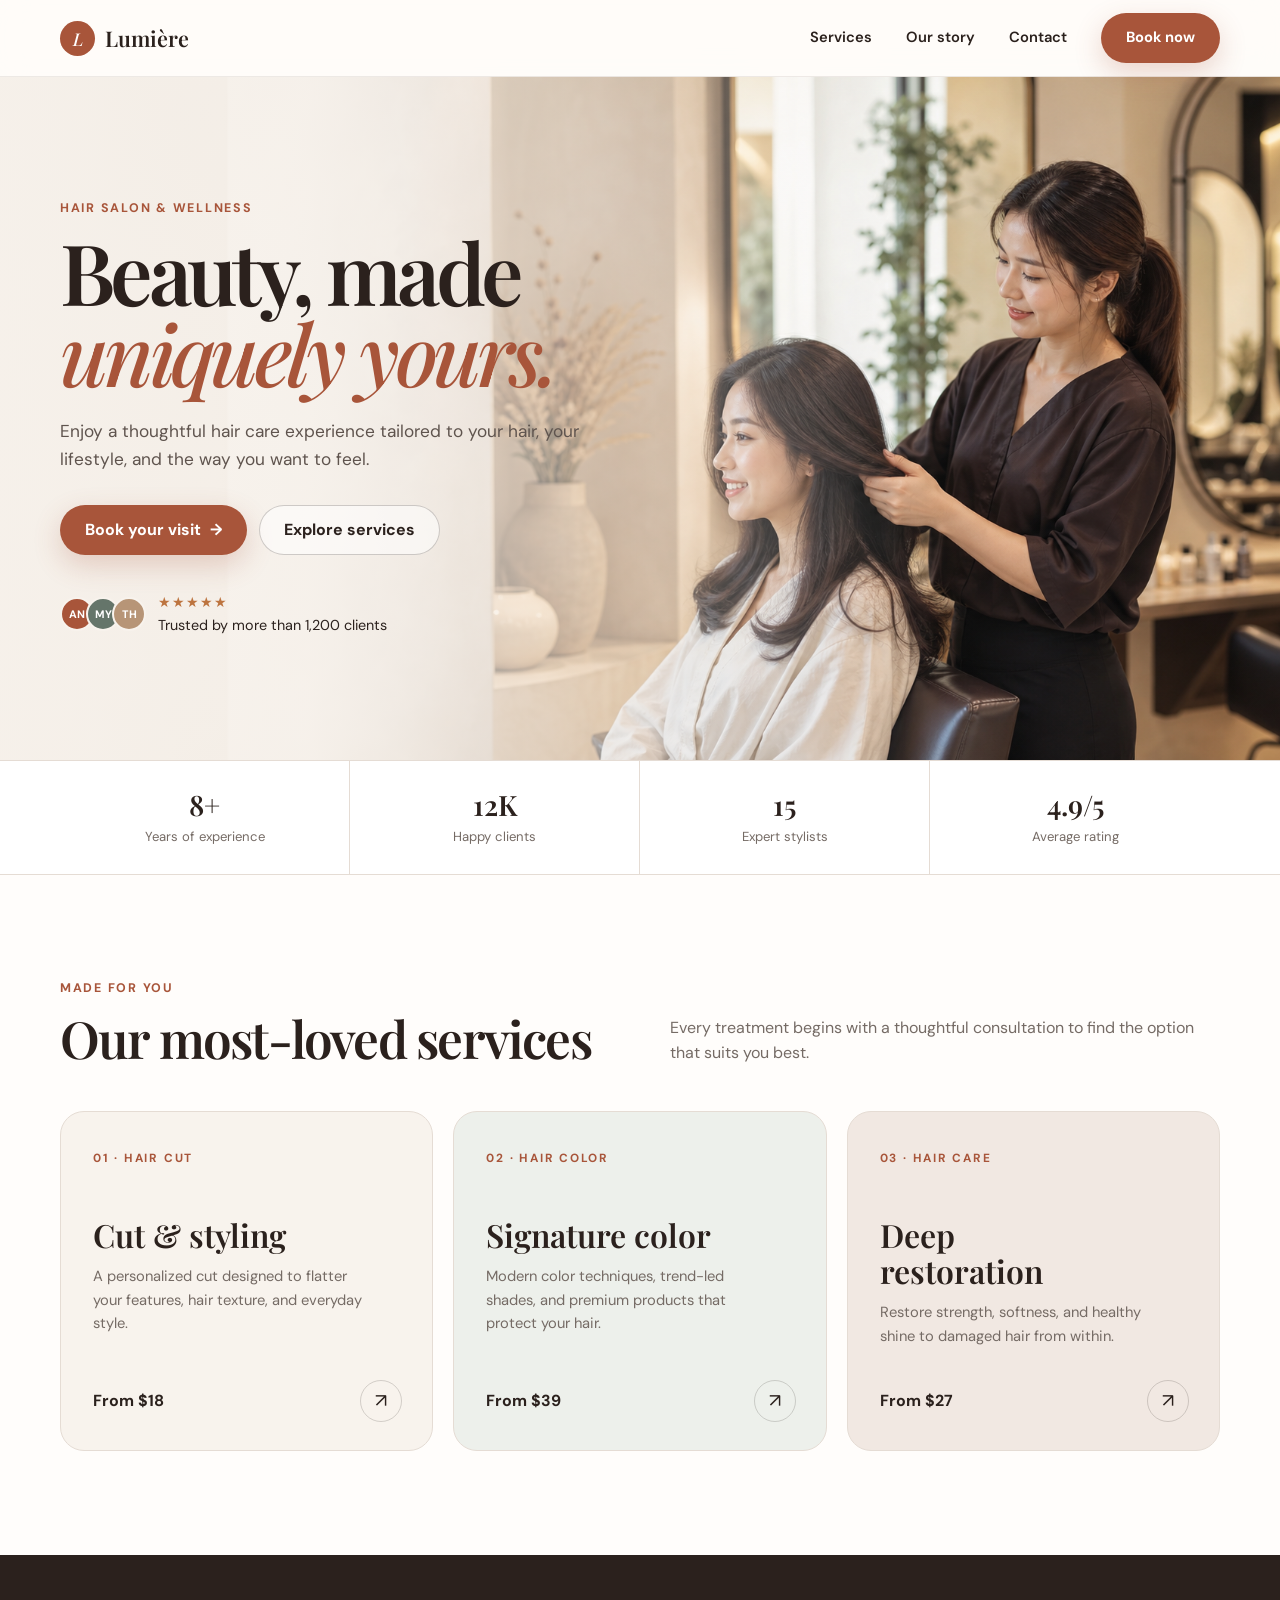
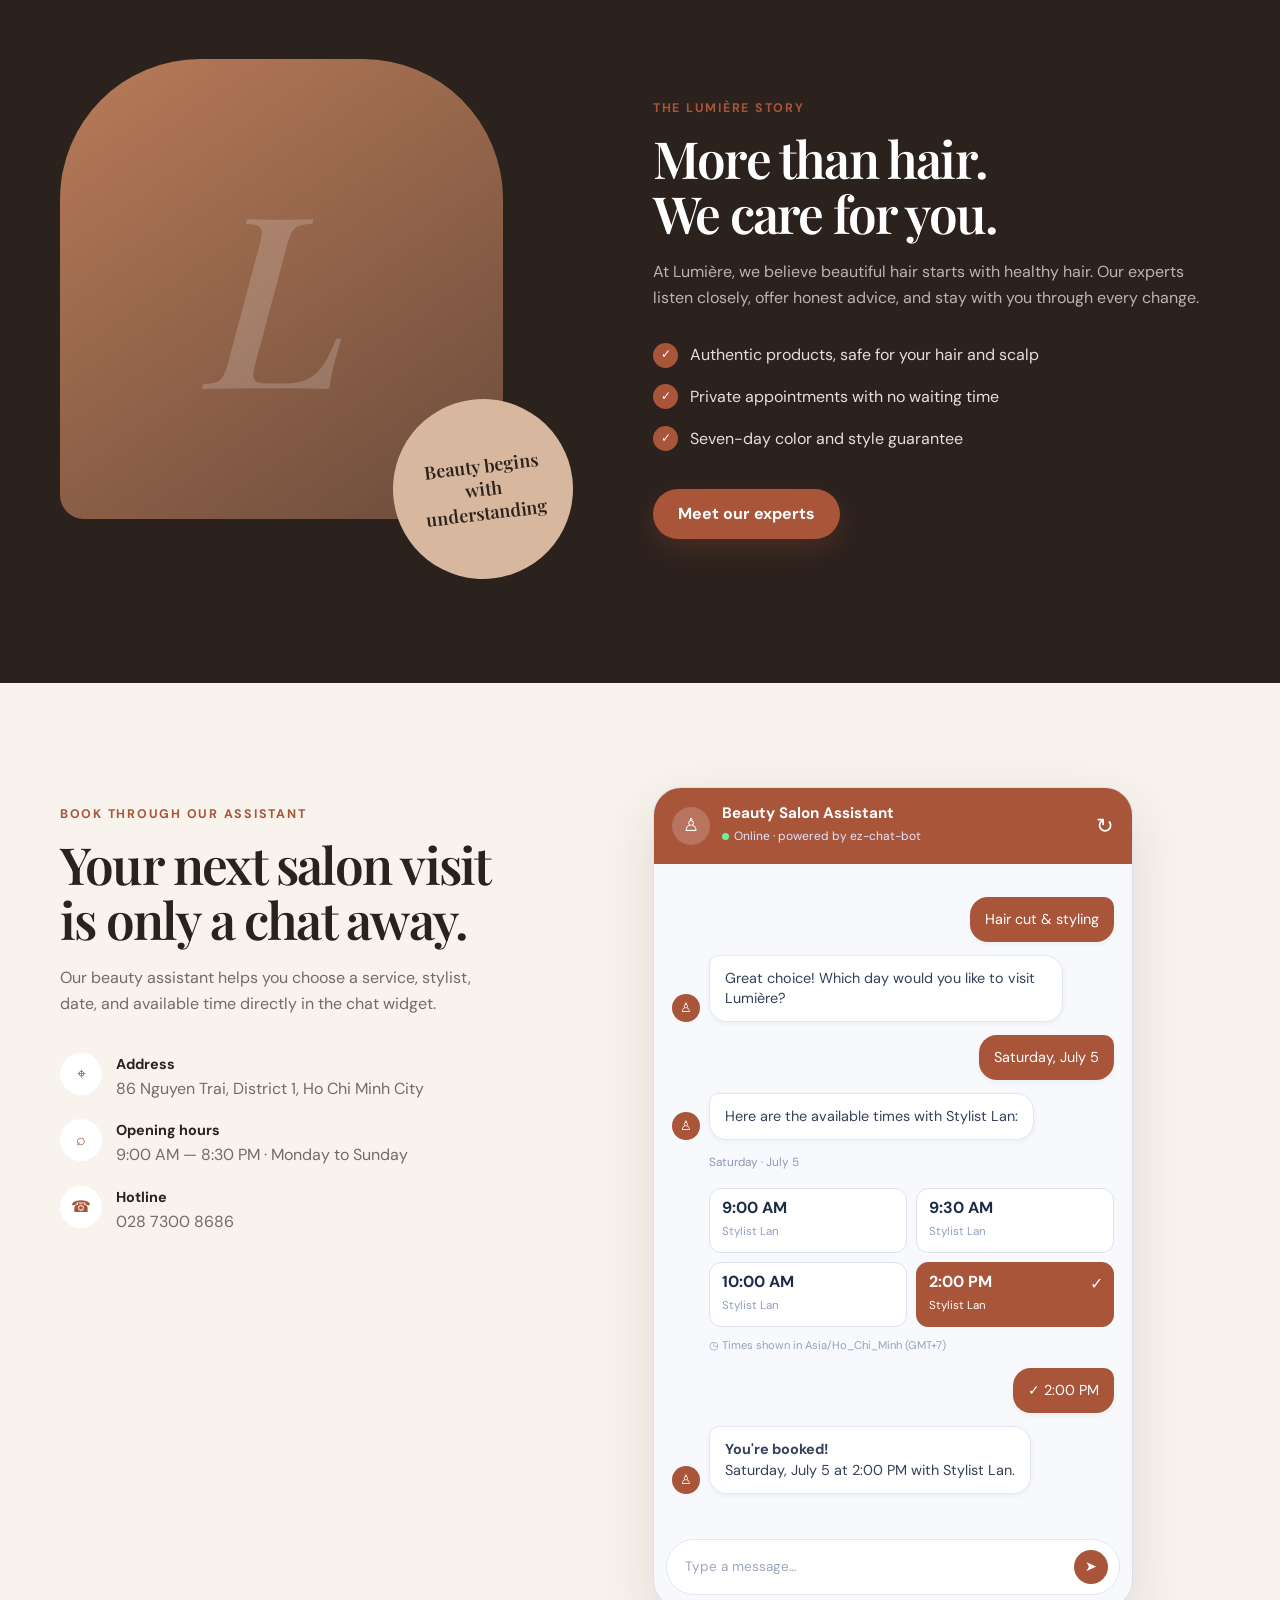
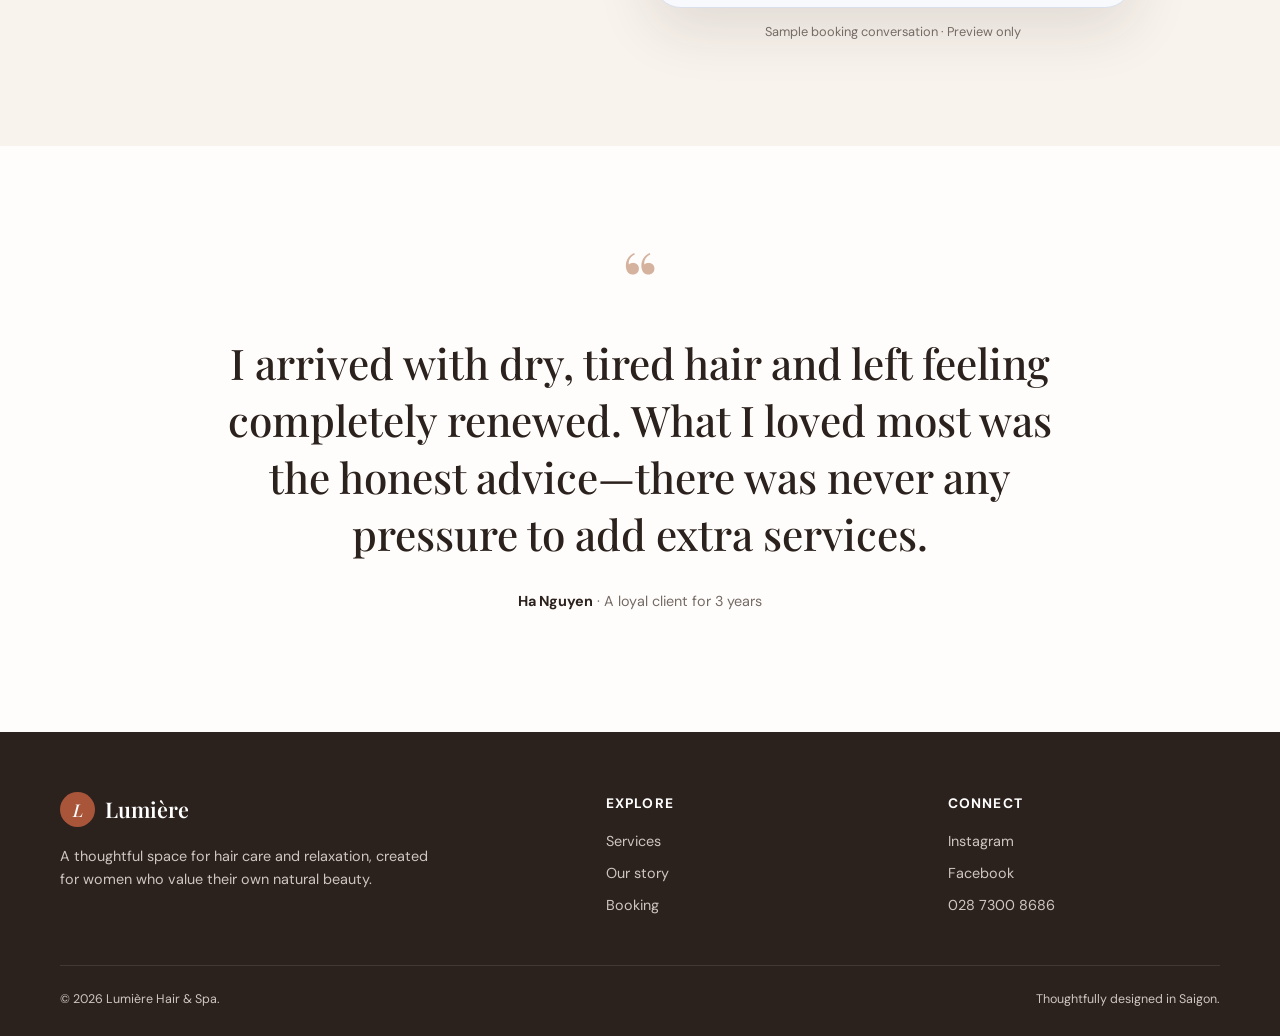
==== index.html @ 66971670 "first commit" ====
<!doctype html>
<html lang="en">
  <head>
    <meta charset="utf-8" />
    <meta name="viewport" content="width=device-width, initial-scale=1" />
    <meta
      name="description"
      content="Lumière Hair & Spa — personalized hair care and wellness in Ho Chi Minh City."
    />
    <title>Lumière Hair & Spa — Beauty, made personal</title>
    <link rel="preconnect" href="https://fonts.googleapis.com" />
    <link rel="preconnect" href="https://fonts.gstatic.com" crossorigin />
    <link
      href="https://fonts.googleapis.com/css2?family=DM+Sans:wght@400;500;600;700&family=Playfair+Display:ital,wght@0,600;1,500&display=swap"
      rel="stylesheet"
    />
    <style>
      :root {
        --ink: #2b211d;
        --muted: #756b65;
        --cream: #f8f3ed;
        --white: #fffdfb;
        --clay: #a8553a;
        --clay-dark: #87422e;
        --sage: #65756a;
        --line: #e5dcd4;
        --shadow: 0 20px 60px rgba(55, 36, 27, 0.12);
      }

      * {
        box-sizing: border-box;
      }
      html {
        scroll-behavior: smooth;
      }
      body {
        margin: 0;
        color: var(--ink);
        background: var(--white);
        font:
          16px/1.6 "DM Sans",
          sans-serif;
      }
      body.menu-open {
        overflow: hidden;
      }
      img {
        display: block;
        max-width: 100%;
      }
      a {
        color: inherit;
        text-decoration: none;
      }
      button {
        font: inherit;
      }
      button {
        cursor: pointer;
      }
      :focus-visible {
        outline: 3px solid rgba(168, 85, 58, 0.35);
        outline-offset: 3px;
      }
      .container {
        width: min(1160px, calc(100% - 40px));
        margin-inline: auto;
      }
      .eyebrow {
        margin: 0 0 12px;
        color: var(--clay);
        font-size: 0.78rem;
        font-weight: 700;
        letter-spacing: 0.14em;
        text-transform: uppercase;
      }
      .section {
        padding: 104px 0;
      }
      .section-title {
        max-width: 600px;
        margin: 0;
        font:
          600 clamp(2.15rem, 4vw, 3.6rem)/1.08 "Playfair Display",
          serif;
        letter-spacing: -0.035em;
      }
      .section-copy {
        max-width: 550px;
        margin: 18px 0 0;
        color: var(--muted);
      }
      .btn {
        display: inline-flex;
        align-items: center;
        justify-content: center;
        gap: 9px;
        min-height: 50px;
        padding: 0 24px;
        border: 1px solid transparent;
        border-radius: 999px;
        font-weight: 700;
        transition: 0.2s ease;
      }
      .btn:hover {
        transform: translateY(-2px);
      }
      .btn-primary {
        color: white;
        background: var(--clay);
        box-shadow: 0 10px 28px rgba(168, 85, 58, 0.24);
      }
      .btn-primary:hover {
        background: var(--clay-dark);
      }
      .btn-outline {
        border-color: rgba(43, 33, 29, 0.22);
        background: rgba(255, 255, 255, 0.55);
      }
      .btn-outline:hover {
        border-color: var(--ink);
        background: white;
      }

      header {
        position: fixed;
        z-index: 20;
        top: 0;
        width: 100%;
        border-bottom: 1px solid rgba(74, 53, 42, 0.09);
        background: rgba(255, 253, 251, 0.88);
        backdrop-filter: blur(16px);
      }
      .nav {
        display: flex;
        align-items: center;
        justify-content: space-between;
        min-height: 76px;
      }
      .brand {
        display: flex;
        align-items: center;
        gap: 10px;
        font:
          600 1.35rem "Playfair Display",
          serif;
      }
      .brand-mark {
        display: grid;
        place-items: center;
        width: 35px;
        aspect-ratio: 1;
        border-radius: 50%;
        color: white;
        background: var(--clay);
        font:
          italic 500 1.1rem "Playfair Display",
          serif;
      }
      .nav-links {
        display: flex;
        align-items: center;
        gap: 34px;
        font-size: 0.92rem;
        font-weight: 600;
      }
      .nav-links a:not(.btn):hover {
        color: var(--clay);
      }
      .menu-toggle {
        display: none;
        width: 44px;
        height: 44px;
        border: 0;
        background: transparent;
      }
      .menu-toggle span {
        display: block;
        width: 23px;
        height: 2px;
        margin: 5px auto;
        background: var(--ink);
      }

      .hero {
        position: relative;
        min-height: 760px;
        padding-top: 76px;
        overflow: hidden;
        background: var(--cream);
      }
      .hero-image {
        position: absolute;
        inset: 76px 0 0;
        width: 100%;
        height: calc(100% - 76px);
        object-fit: cover;
        object-position: center;
      }
      .hero::after {
        content: "";
        position: absolute;
        inset: 76px 0 0;
        background: linear-gradient(
          90deg,
          rgba(248, 243, 237, 0.97) 0%,
          rgba(248, 243, 237, 0.92) 24%,
          rgba(248, 243, 237, 0.34) 52%,
          rgba(248, 243, 237, 0.02) 74%
        );
      }
      .hero-content {
        position: relative;
        z-index: 2;
        display: flex;
        align-items: center;
        min-height: 684px;
      }
      .hero-copy {
        width: min(610px, 57%);
        padding: 70px 0;
      }
      .hero h1 {
        margin: 0;
        font:
          600 clamp(3.4rem, 6.6vw, 6.4rem)/0.96 "Playfair Display",
          serif;
        letter-spacing: -0.055em;
      }
      .hero h1 em {
        display: block;
        color: var(--clay);
        font-weight: 500;
      }
      .hero-lead {
        max-width: 520px;
        margin: 25px 0 32px;
        color: #5f544e;
        font-size: 1.08rem;
      }
      .hero-actions {
        display: flex;
        flex-wrap: wrap;
        gap: 12px;
      }
      .hero-note {
        display: flex;
        align-items: center;
        gap: 12px;
        margin-top: 36px;
        font-size: 0.9rem;
      }
      .avatars {
        display: flex;
      }
      .avatar {
        display: grid;
        place-items: center;
        width: 34px;
        height: 34px;
        margin-left: -8px;
        border: 2px solid var(--cream);
        border-radius: 50%;
        color: white;
        background: var(--sage);
        font-size: 0.68rem;
        font-weight: 700;
      }
      .avatar:first-child {
        margin-left: 0;
        background: var(--clay);
      }
      .avatar:last-child {
        background: #b79577;
      }
      .stars {
        color: #bd743f;
        letter-spacing: 1px;
      }

      .trust {
        border-block: 1px solid var(--line);
        background: white;
      }
      .trust-grid {
        display: grid;
        grid-template-columns: repeat(4, 1fr);
      }
      .trust-item {
        padding: 25px 28px;
        border-right: 1px solid var(--line);
        text-align: center;
      }
      .trust-item:last-child {
        border-right: 0;
      }
      .trust-item strong {
        display: block;
        font:
          600 1.75rem "Playfair Display",
          serif;
      }
      .trust-item span {
        color: var(--muted);
        font-size: 0.82rem;
      }

      .section-head {
        display: flex;
        align-items: end;
        justify-content: space-between;
        gap: 40px;
        margin-bottom: 45px;
      }
      .service-grid {
        display: grid;
        grid-template-columns: repeat(3, 1fr);
        gap: 20px;
      }
      .service-card {
        position: relative;
        min-height: 340px;
        padding: 32px;
        border: 1px solid var(--line);
        border-radius: 24px;
        overflow: hidden;
        background: var(--cream);
        transition: 0.25s ease;
      }
      .service-card:hover {
        transform: translateY(-5px);
        border-color: #d8c6b9;
        box-shadow: var(--shadow);
      }
      .service-card:nth-child(2) {
        background: #edf0eb;
      }
      .service-card:nth-child(3) {
        background: #f1e8e2;
      }
      .service-no {
        color: var(--clay);
        font-size: 0.74rem;
        font-weight: 700;
        letter-spacing: 0.15em;
      }
      .service-card h3 {
        max-width: 240px;
        margin: 48px 0 12px;
        font:
          600 2rem/1.12 "Playfair Display",
          serif;
      }
      .service-card p {
        max-width: 280px;
        margin: 0;
        color: var(--muted);
        font-size: 0.92rem;
      }
      .service-foot {
        position: absolute;
        right: 30px;
        bottom: 28px;
        left: 32px;
        display: flex;
        align-items: center;
        justify-content: space-between;
      }
      .price {
        font-weight: 700;
      }
      .arrow {
        display: grid;
        place-items: center;
        width: 42px;
        height: 42px;
        border: 1px solid rgba(43, 33, 29, 0.18);
        border-radius: 50%;
        font-size: 1.2rem;
        transition: 0.2s;
      }
      .service-card:hover .arrow {
        color: white;
        border-color: var(--clay);
        background: var(--clay);
      }

      .about {
        overflow: hidden;
        background: var(--ink);
        color: white;
      }
      .about-grid {
        display: grid;
        grid-template-columns: 0.95fr 1.05fr;
        align-items: center;
        gap: 80px;
      }
      .about-visual {
        position: relative;
        min-height: 520px;
      }
      .about-photo {
        position: absolute;
        inset: 0 70px 60px 0;
        border-radius: 140px 140px 24px 24px;
        background: linear-gradient(145deg, #b97b58, #6a4b3b);
      }
      .about-photo::before {
        content: "L";
        position: absolute;
        inset: 0;
        display: grid;
        place-items: center;
        color: rgba(255, 255, 255, 0.18);
        font:
          italic 500 15rem "Playfair Display",
          serif;
      }
      .about-badge {
        position: absolute;
        right: 0;
        bottom: 0;
        display: grid;
        place-items: center;
        width: 180px;
        aspect-ratio: 1;
        padding: 30px;
        border-radius: 50%;
        color: var(--ink);
        background: #d8b79f;
        text-align: center;
        font:
          600 1.12rem/1.3 "Playfair Display",
          serif;
        transform: rotate(-7deg);
      }
      .about .section-title {
        max-width: 520px;
      }
      .about .section-copy {
        color: #bdb4af;
      }
      .feature-list {
        display: grid;
        gap: 16px;
        margin: 32px 0 38px;
        padding: 0;
        list-style: none;
      }
      .feature-list li {
        display: flex;
        align-items: center;
        gap: 12px;
        color: #e8dfda;
      }
      .check {
        display: grid;
        flex: 0 0 auto;
        place-items: center;
        width: 25px;
        height: 25px;
        border-radius: 50%;
        color: white;
        background: var(--clay);
        font-size: 0.76rem;
      }

      .booking {
        background: var(--cream);
      }
      .booking-grid {
        display: grid;
        grid-template-columns: 0.8fr 1.2fr;
        gap: 70px;
      }
      .booking-aside {
        padding-top: 18px;
      }
      .contact-list {
        display: grid;
        gap: 18px;
        margin-top: 36px;
      }
      .contact-item {
        display: flex;
        gap: 14px;
        color: var(--muted);
      }
      .contact-icon {
        display: grid;
        flex: 0 0 auto;
        place-items: center;
        width: 42px;
        height: 42px;
        border-radius: 50%;
        color: var(--clay);
        background: white;
      }
      .contact-item strong {
        display: block;
        color: var(--ink);
        font-size: 0.9rem;
      }
      .booking-card {
        max-width: 480px;
        width: 100%;
        margin-inline: auto;
        border: 1px solid #d9e0ec;
        border-radius: 28px;
        overflow: hidden;
        background: #f7f9fc;
        box-shadow: var(--shadow);
        pointer-events: none;
        user-select: none;
      }
      .widget-head {
        display: flex;
        align-items: center;
        gap: 12px;
        padding: 16px 18px;
        color: white;
        background: var(--clay);
      }
      .widget-bot {
        display: grid;
        place-items: center;
        width: 38px;
        height: 38px;
        border-radius: 50%;
        background: rgba(255, 255, 255, 0.18);
        font-size: 1.15rem;
      }
      .widget-head strong {
        display: block;
        font-size: 0.95rem;
        line-height: 1.2;
      }
      .widget-status {
        color: #dce7ff;
        font-size: 0.75rem;
      }
      .widget-status::before {
        content: "";
        display: inline-block;
        width: 7px;
        height: 7px;
        margin-right: 5px;
        border-radius: 50%;
        background: #6af0a7;
      }
      .widget-refresh {
        margin-left: auto;
        font-size: 1.3rem;
      }
      .widget-body {
        min-height: 510px;
        padding: 20px 18px;
        color: #34415a;
        background: #f7f9fc;
      }
      .chat-row {
        display: flex;
        align-items: flex-end;
        gap: 9px;
        margin: 13px 0;
      }
      .chat-row.user {
        justify-content: flex-end;
      }
      .chat-avatar {
        display: grid;
        flex: 0 0 auto;
        place-items: center;
        width: 28px;
        height: 28px;
        border-radius: 50%;
        color: white;
        background: var(--clay);
        font-size: 0.8rem;
      }
      .bubble {
        max-width: 80%;
        padding: 12px 15px;
        border: 1px solid #e3e7ef;
        border-radius: 10px 18px 18px;
        background: white;
        box-shadow: 0 2px 5px rgba(38, 57, 89, 0.06);
        font-size: 0.9rem;
        line-height: 1.45;
      }
      .user .bubble {
        color: white;
        border: 0;
        border-radius: 18px 10px 18px 18px;
        background: var(--clay);
      }
      .widget-date {
        margin: 0 0 16px 37px;
        color: #8c9ab5;
        font-size: 0.74rem;
      }
      .time-grid {
        display: grid;
        grid-template-columns: 1fr 1fr;
        gap: 9px;
        margin: 0 0 10px 37px;
      }
      .time-slot {
        padding: 10px 12px;
        border: 1px solid #dce2ed;
        border-radius: 12px;
        background: white;
      }
      .time-slot strong {
        display: block;
        color: #1e2d47;
        line-height: 1.1;
      }
      .time-slot span {
        color: #8ea0bd;
        font-size: 0.72rem;
      }
      .time-slot.selected {
        position: relative;
        color: white;
        border-color: var(--clay);
        background: var(--clay);
      }
      .time-slot.selected strong,
      .time-slot.selected span {
        color: white;
      }
      .time-slot.selected::after {
        content: "✓";
        position: absolute;
        top: 8px;
        right: 10px;
      }
      .timezone {
        margin-left: 37px;
        color: #93a2bb;
        font-size: 0.7rem;
      }
      .widget-input {
        display: flex;
        align-items: center;
        gap: 10px;
        margin: 12px;
        padding: 10px 11px 10px 18px;
        border: 1px solid #e1e6ef;
        border-radius: 999px;
        color: #9ba8bd;
        background: white;
        font-size: 0.85rem;
      }
      .send-icon {
        display: grid;
        place-items: center;
        width: 34px;
        height: 34px;
        margin-left: auto;
        border-radius: 50%;
        color: white;
        background: var(--clay);
      }
      .demo-note {
        margin: 14px 0 0;
        color: var(--muted);
        text-align: center;
        font-size: 0.8rem;
      }

      .testimonial {
        text-align: center;
      }
      .quote-mark {
        color: #d5b29d;
        font:
          600 5rem/0.7 "Playfair Display",
          serif;
      }
      blockquote {
        max-width: 850px;
        margin: 28px auto;
        font:
          500 clamp(1.6rem, 3.3vw, 2.7rem)/1.35 "Playfair Display",
          serif;
      }
      .reviewer {
        color: var(--muted);
        font-size: 0.9rem;
      }
      .reviewer strong {
        color: var(--ink);
      }

      footer {
        padding: 60px 0 26px;
        color: #cfc6c1;
        background: var(--ink);
      }
      .footer-grid {
        display: grid;
        grid-template-columns: 1.4fr 0.8fr 0.8fr;
        gap: 70px;
        padding-bottom: 48px;
      }
      footer .brand {
        color: white;
      }
      .footer-copy {
        max-width: 370px;
        margin: 18px 0 0;
        font-size: 0.9rem;
      }
      .footer-title {
        margin: 0 0 16px;
        color: white;
        font-size: 0.86rem;
        letter-spacing: 0.08em;
        text-transform: uppercase;
      }
      .footer-links {
        display: grid;
        gap: 9px;
        font-size: 0.9rem;
      }
      .footer-links a:hover {
        color: white;
      }
      .copyright {
        display: flex;
        justify-content: space-between;
        gap: 30px;
        padding-top: 24px;
        border-top: 1px solid rgba(255, 255, 255, 0.1);
        font-size: 0.78rem;
      }

      @media (max-width: 900px) {
        .nav-links {
          position: fixed;
          inset: 76px 0 auto;
          display: none;
          padding: 28px 20px 34px;
          border-bottom: 1px solid var(--line);
          background: var(--white);
          flex-direction: column;
          align-items: stretch;
          text-align: center;
        }
        .nav-links.open {
          display: flex;
        }
        .menu-toggle {
          display: block;
        }
        .hero {
          min-height: 710px;
        }
        .hero::after {
          background: linear-gradient(
            90deg,
            rgba(248, 243, 237, 0.97),
            rgba(248, 243, 237, 0.76) 64%,
            rgba(248, 243, 237, 0.22)
          );
        }
        .hero-image {
          object-position: 64% center;
        }
        .hero-copy {
          width: 76%;
        }
        .trust-grid {
          grid-template-columns: 1fr 1fr;
        }
        .trust-item:nth-child(2) {
          border-right: 0;
        }
        .trust-item:nth-child(-n + 2) {
          border-bottom: 1px solid var(--line);
        }
        .service-grid {
          grid-template-columns: 1fr 1fr;
        }
        .service-card:last-child {
          grid-column: 1 / -1;
        }
        .about-grid,
        .booking-grid {
          grid-template-columns: 1fr;
          gap: 50px;
        }
        .about-visual {
          min-height: 440px;
        }
        .footer-grid {
          grid-template-columns: 1fr 1fr;
        }
        .footer-grid > div:first-child {
          grid-column: 1 / -1;
        }
      }

      @media (max-width: 600px) {
        .container {
          width: min(100% - 28px, 1160px);
        }
        .section {
          padding: 78px 0;
        }
        .hero {
          min-height: 760px;
        }
        .hero-image {
          object-position: 69% center;
          opacity: 0.55;
        }
        .hero::after {
          background: linear-gradient(
            90deg,
            rgba(248, 243, 237, 0.98),
            rgba(248, 243, 237, 0.62)
          );
        }
        .hero-copy {
          width: 100%;
          padding-bottom: 40px;
        }
        .hero h1 {
          font-size: clamp(3.15rem, 16vw, 4.6rem);
        }
        .hero-lead {
          max-width: 94%;
        }
        .hero-actions .btn {
          width: 100%;
        }
        .trust-item {
          padding: 20px 10px;
        }
        .section-head {
          align-items: start;
          margin-bottom: 32px;
          flex-direction: column;
        }
        .service-grid {
          grid-template-columns: 1fr;
        }
        .service-card:last-child {
          grid-column: auto;
        }
        .about-visual {
          min-height: 360px;
        }
        .about-photo {
          right: 35px;
          bottom: 35px;
        }
        .about-badge {
          width: 125px;
          padding: 20px;
          font-size: 0.9rem;
        }
        .booking-card {
          max-width: 440px;
        }
        .widget-body {
          min-height: 480px;
          padding-inline: 12px;
        }
        .footer-grid {
          grid-template-columns: 1fr;
          gap: 35px;
        }
        .footer-grid > div:first-child {
          grid-column: auto;
        }
        .copyright {
          flex-direction: column;
          gap: 6px;
        }
      }
    </style>
  </head>
  <body>
    <header>
      <nav class="nav container" aria-label="Main navigation">
        <a class="brand" href="#top" aria-label="Lumière home"
          ><span class="brand-mark">L</span> Lumière</a
        >
        <button
          class="menu-toggle"
          type="button"
          aria-label="Open menu"
          aria-expanded="false"
        >
          <span></span><span></span><span></span>
        </button>
        <div class="nav-links">
          <a href="#services">Services</a>
          <a href="#story">Our story</a>
          <a href="#contact">Contact</a>
          <a class="btn btn-primary" href="#booking">Book now</a>
        </div>
      </nav>
    </header>

    <main id="top">
      <section class="hero">
        <img
          class="hero-image"
          src="assets/salon-hero.png"
          alt="A Lumière stylist caring for a client's hair"
          width="1792"
          height="921"
        />
        <div class="hero-content container">
          <div class="hero-copy">
            <p class="eyebrow">Hair salon &amp; wellness</p>
            <h1>Beauty, made <em>uniquely yours.</em></h1>
            <p class="hero-lead">
              Enjoy a thoughtful hair care experience tailored to your hair,
              your lifestyle, and the way you want to feel.
            </p>
            <div class="hero-actions">
              <a class="btn btn-primary" href="#booking"
                >Book your visit <span aria-hidden="true">→</span></a
              >
              <a class="btn btn-outline" href="#services">Explore services</a>
            </div>
            <div class="hero-note">
              <div class="avatars" aria-hidden="true">
                <span class="avatar">AN</span><span class="avatar">MY</span
                ><span class="avatar">TH</span>
              </div>
              <span
                ><span class="stars" aria-label="5 stars">★★★★★</span
                ><br />Trusted by more than 1,200 clients</span
              >
            </div>
          </div>
        </div>
      </section>

      <div class="trust" aria-label="Salon highlights">
        <div class="trust-grid container">
          <div class="trust-item">
            <strong>8+</strong><span>Years of experience</span>
          </div>
          <div class="trust-item">
            <strong>12K</strong><span>Happy clients</span>
          </div>
          <div class="trust-item">
            <strong>15</strong><span>Expert stylists</span>
          </div>
          <div class="trust-item">
            <strong>4.9/5</strong><span>Average rating</span>
          </div>
        </div>
      </div>

      <section class="section" id="services">
        <div class="container">
          <div class="section-head">
            <div>
              <p class="eyebrow">Made for you</p>
              <h2 class="section-title">Our most-loved services</h2>
            </div>
            <p class="section-copy">
              Every treatment begins with a thoughtful consultation to find the
              option that suits you best.
            </p>
          </div>
          <div class="service-grid">
            <a class="service-card" href="#booking">
              <span class="service-no">01 · HAIR CUT</span>
              <h3>Cut &amp; styling</h3>
              <p>
                A personalized cut designed to flatter your features, hair
                texture, and everyday style.
              </p>
              <div class="service-foot">
                <span class="price">From $18</span
                ><span class="arrow" aria-hidden="true">↗</span>
              </div>
            </a>
            <a class="service-card" href="#booking">
              <span class="service-no">02 · HAIR COLOR</span>
              <h3>Signature color</h3>
              <p>
                Modern color techniques, trend-led shades, and premium products
                that protect your hair.
              </p>
              <div class="service-foot">
                <span class="price">From $39</span
                ><span class="arrow" aria-hidden="true">↗</span>
              </div>
            </a>
            <a class="service-card" href="#booking">
              <span class="service-no">03 · HAIR CARE</span>
              <h3>Deep restoration</h3>
              <p>
                Restore strength, softness, and healthy shine to damaged hair
                from within.
              </p>
              <div class="service-foot">
                <span class="price">From $27</span
                ><span class="arrow" aria-hidden="true">↗</span>
              </div>
            </a>
          </div>
        </div>
      </section>

      <section class="section about" id="story">
        <div class="about-grid container">
          <div class="about-visual" aria-hidden="true">
            <div class="about-photo"></div>
            <div class="about-badge">Beauty begins with understanding</div>
          </div>
          <div>
            <p class="eyebrow">The Lumière story</p>
            <h2 class="section-title">More than hair.<br />We care for you.</h2>
            <p class="section-copy">
              At Lumière, we believe beautiful hair starts with healthy hair.
              Our experts listen closely, offer honest advice, and stay with you
              through every change.
            </p>
            <ul class="feature-list">
              <li>
                <span class="check">✓</span> Authentic products, safe for your
                hair and scalp
              </li>
              <li>
                <span class="check">✓</span> Private appointments with no
                waiting time
              </li>
              <li>
                <span class="check">✓</span> Seven-day color and style guarantee
              </li>
            </ul>
            <a class="btn btn-primary" href="#booking">Meet our experts</a>
          </div>
        </div>
      </section>

      <section class="section booking" id="booking">
        <div class="booking-grid container">
          <div class="booking-aside">
            <p class="eyebrow">Book through our assistant</p>
            <h2 class="section-title">
              Your next salon visit is only a chat away.
            </h2>
            <p class="section-copy">
              Our beauty assistant helps you choose a service, stylist, date,
              and available time directly in the chat widget.
            </p>
            <div class="contact-list" id="contact">
              <div class="contact-item">
                <span class="contact-icon" aria-hidden="true">⌖</span
                ><span
                  ><strong>Address</strong>86 Nguyen Trai, District 1, Ho Chi
                  Minh City</span
                >
              </div>
              <div class="contact-item">
                <span class="contact-icon" aria-hidden="true">⌕</span
                ><span
                  ><strong>Opening hours</strong>9:00 AM — 8:30 PM · Monday to
                  Sunday</span
                >
              </div>
              <div class="contact-item">
                <span class="contact-icon" aria-hidden="true">☎</span
                ><span><strong>Hotline</strong>028 7300 8686</span>
              </div>
            </div>
          </div>

          <div>
            <div
              class="booking-card"
              role="img"
              aria-label="Example conversation showing a salon appointment booked through the Beauty Salon Assistant chat widget"
            >
              <div class="widget-head">
                <span class="widget-bot" aria-hidden="true">♙</span>
                <span
                  ><strong>Beauty Salon Assistant</strong
                  ><span class="widget-status"
                    >Online · powered by ez-chat-bot</span
                  ></span
                >
                <span class="widget-refresh" aria-hidden="true">↻</span>
              </div>
              <div class="widget-body">
                <div class="chat-row user">
                  <div class="bubble">Hair cut &amp; styling</div>
                </div>
                <div class="chat-row">
                  <span class="chat-avatar" aria-hidden="true">♙</span>
                  <div class="bubble">
                    Great choice! Which day would you like to visit Lumière?
                  </div>
                </div>
                <div class="chat-row user">
                  <div class="bubble">Saturday, July 5</div>
                </div>
                <div class="chat-row">
                  <span class="chat-avatar" aria-hidden="true">♙</span>
                  <div class="bubble">
                    Here are the available times with Stylist Lan:
                  </div>
                </div>
                <div class="widget-date">Saturday · July 5</div>
                <div class="time-grid">
                  <div class="time-slot">
                    <strong>9:00 AM</strong><span>Stylist Lan</span>
                  </div>
                  <div class="time-slot">
                    <strong>9:30 AM</strong><span>Stylist Lan</span>
                  </div>
                  <div class="time-slot">
                    <strong>10:00 AM</strong><span>Stylist Lan</span>
                  </div>
                  <div class="time-slot selected">
                    <strong>2:00 PM</strong><span>Stylist Lan</span>
                  </div>
                </div>
                <div class="timezone">
                  ◷ Times shown in Asia/Ho_Chi_Minh (GMT+7)
                </div>
                <div class="chat-row user">
                  <div class="bubble">✓ 2:00 PM</div>
                </div>
                <div class="chat-row">
                  <span class="chat-avatar" aria-hidden="true">♙</span>
                  <div class="bubble">
                    <strong>You're booked!</strong><br />Saturday, July 5 at
                    2:00 PM with Stylist Lan.
                  </div>
                </div>
              </div>
              <div class="widget-input">
                Type a message…
                <span class="send-icon" aria-hidden="true">➤</span>
              </div>
            </div>
            <p class="demo-note">Sample booking conversation · Preview only</p>
          </div>
        </div>
      </section>

      <section class="section testimonial">
        <div class="container">
          <div class="quote-mark" aria-hidden="true">“</div>
          <blockquote>
            I arrived with dry, tired hair and left feeling completely renewed.
            What I loved most was the honest advice—there was never any pressure
            to add extra services.
          </blockquote>
          <p class="reviewer">
            <strong>Ha Nguyen</strong> · A loyal client for 3 years
          </p>
        </div>
      </section>
    </main>

    <footer>
      <div class="footer-grid container">
        <div>
          <a class="brand" href="#top"
            ><span class="brand-mark">L</span> Lumière</a
          >
          <p class="footer-copy">
            A thoughtful space for hair care and relaxation, created for women
            who value their own natural beauty.
          </p>
        </div>
        <div>
          <h3 class="footer-title">Explore</h3>
          <div class="footer-links">
            <a href="#services">Services</a><a href="#story">Our story</a
            ><a href="#booking">Booking</a>
          </div>
        </div>
        <div>
          <h3 class="footer-title">Connect</h3>
          <div class="footer-links">
            <a href="#">Instagram</a><a href="#">Facebook</a
            ><a href="tel:02873008686">028 7300 8686</a>
          </div>
        </div>
      </div>
      <div class="copyright container">
        <span>© 2026 Lumière Hair &amp; Spa.</span
        ><span>Thoughtfully designed in Saigon.</span>
      </div>
    </footer>

    <!-- Paste the live chat widget embed code here, immediately before the closing body tag. -->
    <script>
      const menu = document.querySelector(".nav-links");
      const toggle = document.querySelector(".menu-toggle");
      toggle.addEventListener("click", () => {
        const open = menu.classList.toggle("open");
        toggle.setAttribute("aria-expanded", open);
        document.body.classList.toggle("menu-open", open);
      });
      menu.addEventListener("click", (event) => {
        if (event.target.closest("a")) {
          menu.classList.remove("open");
          toggle.setAttribute("aria-expanded", "false");
          document.body.classList.remove("menu-open");
        }
      });
    </script>
  </body>
</html>
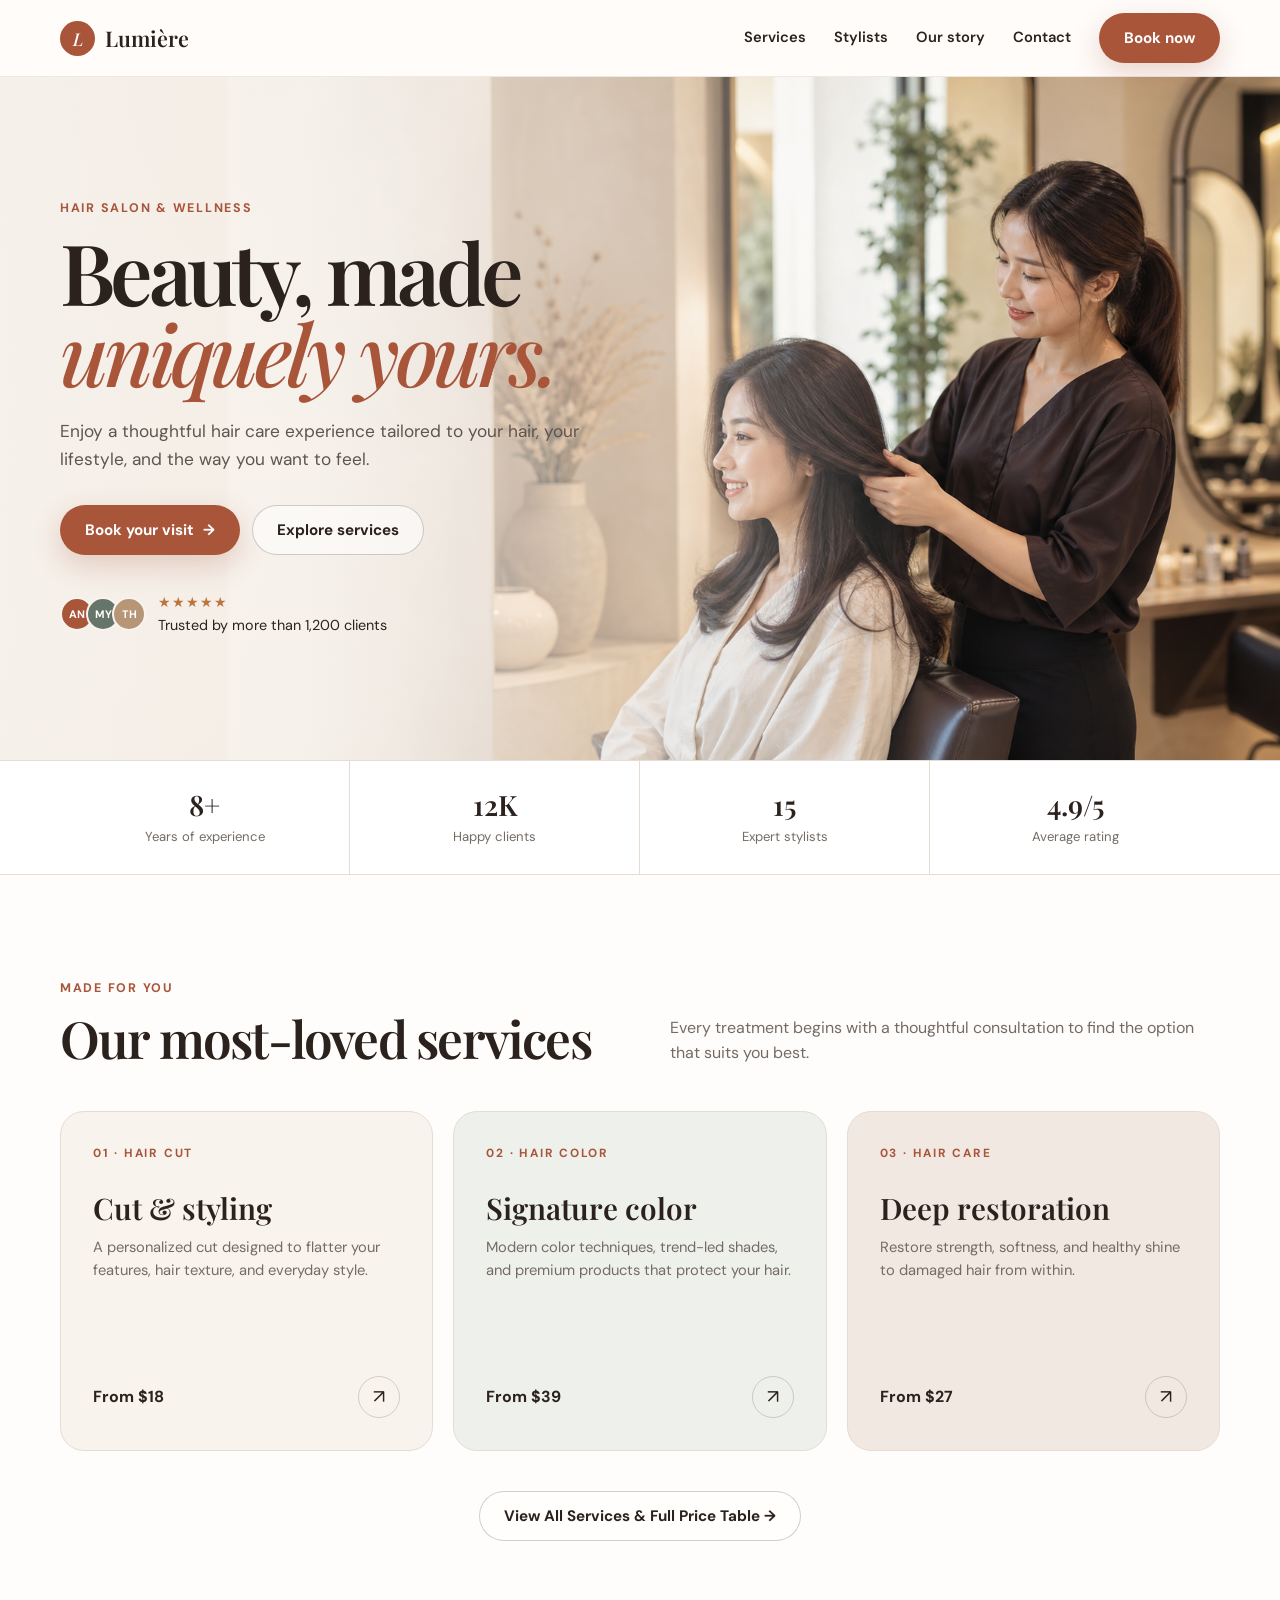
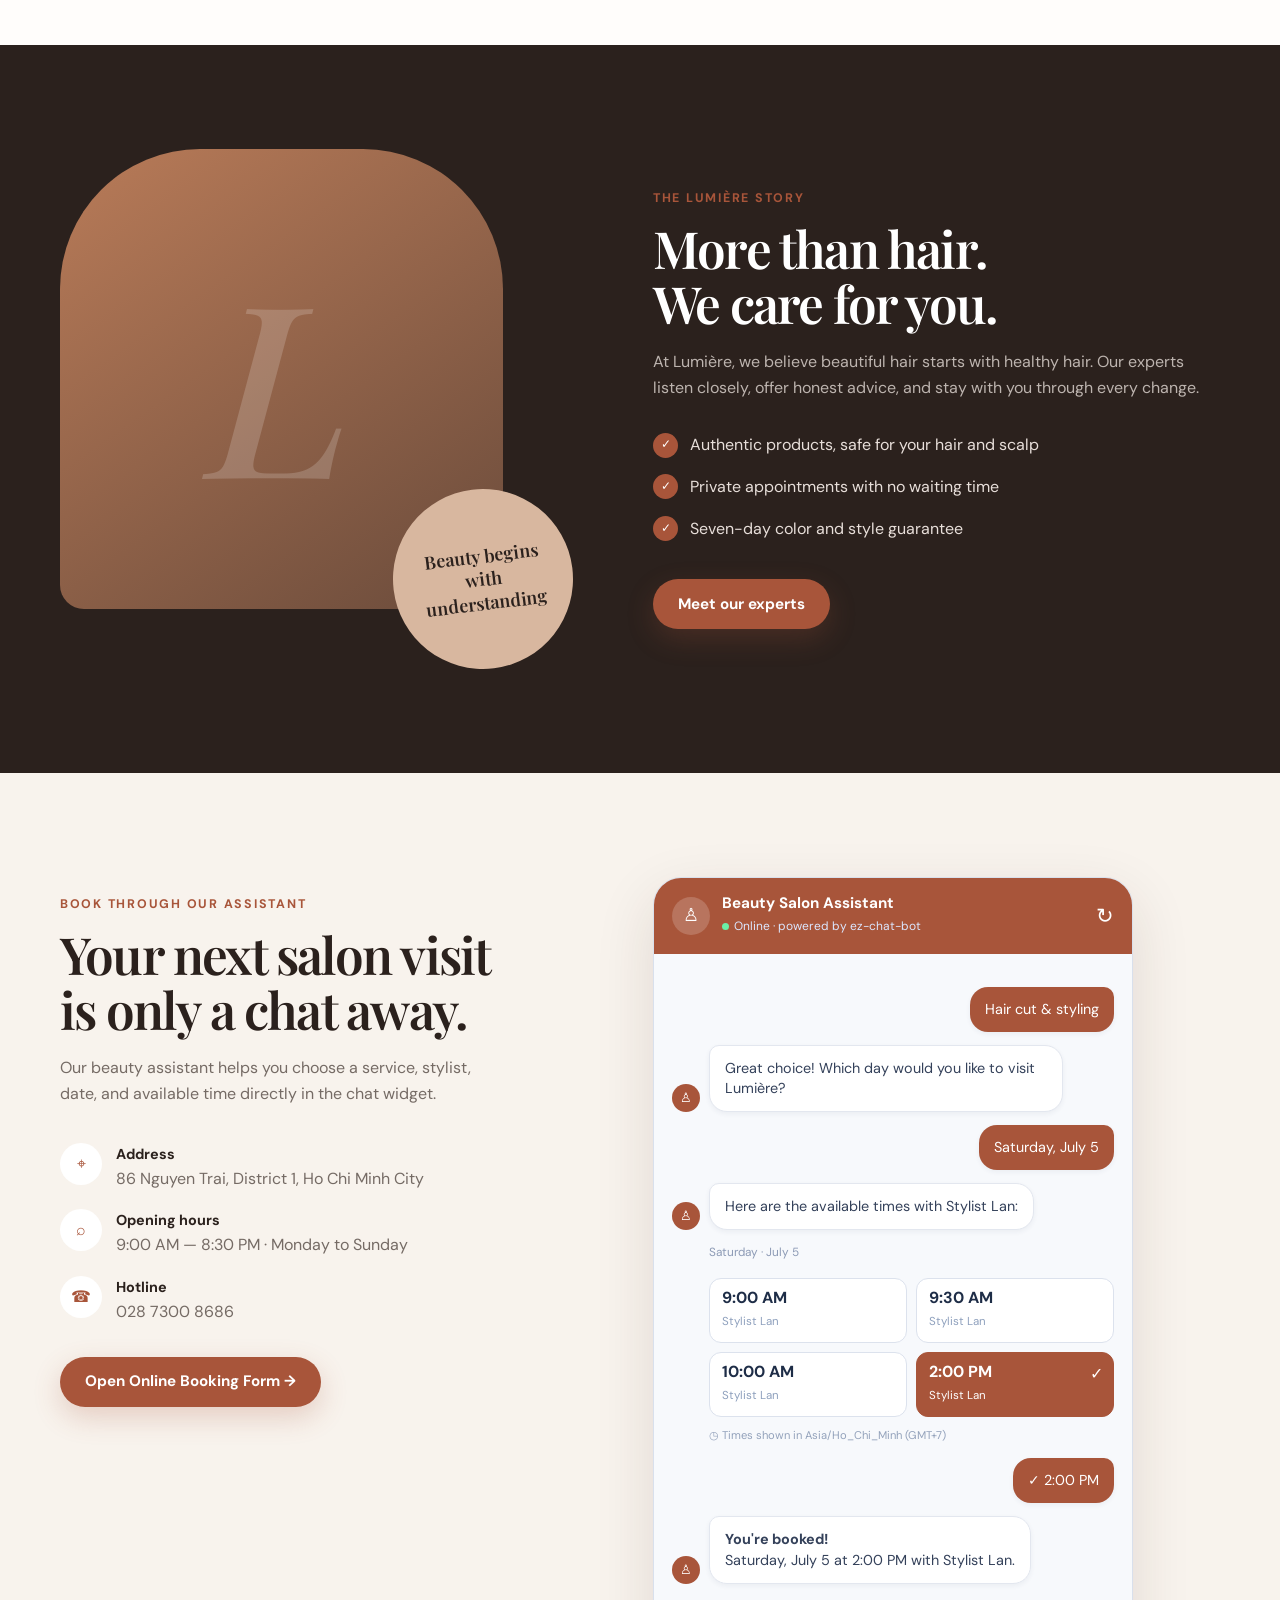
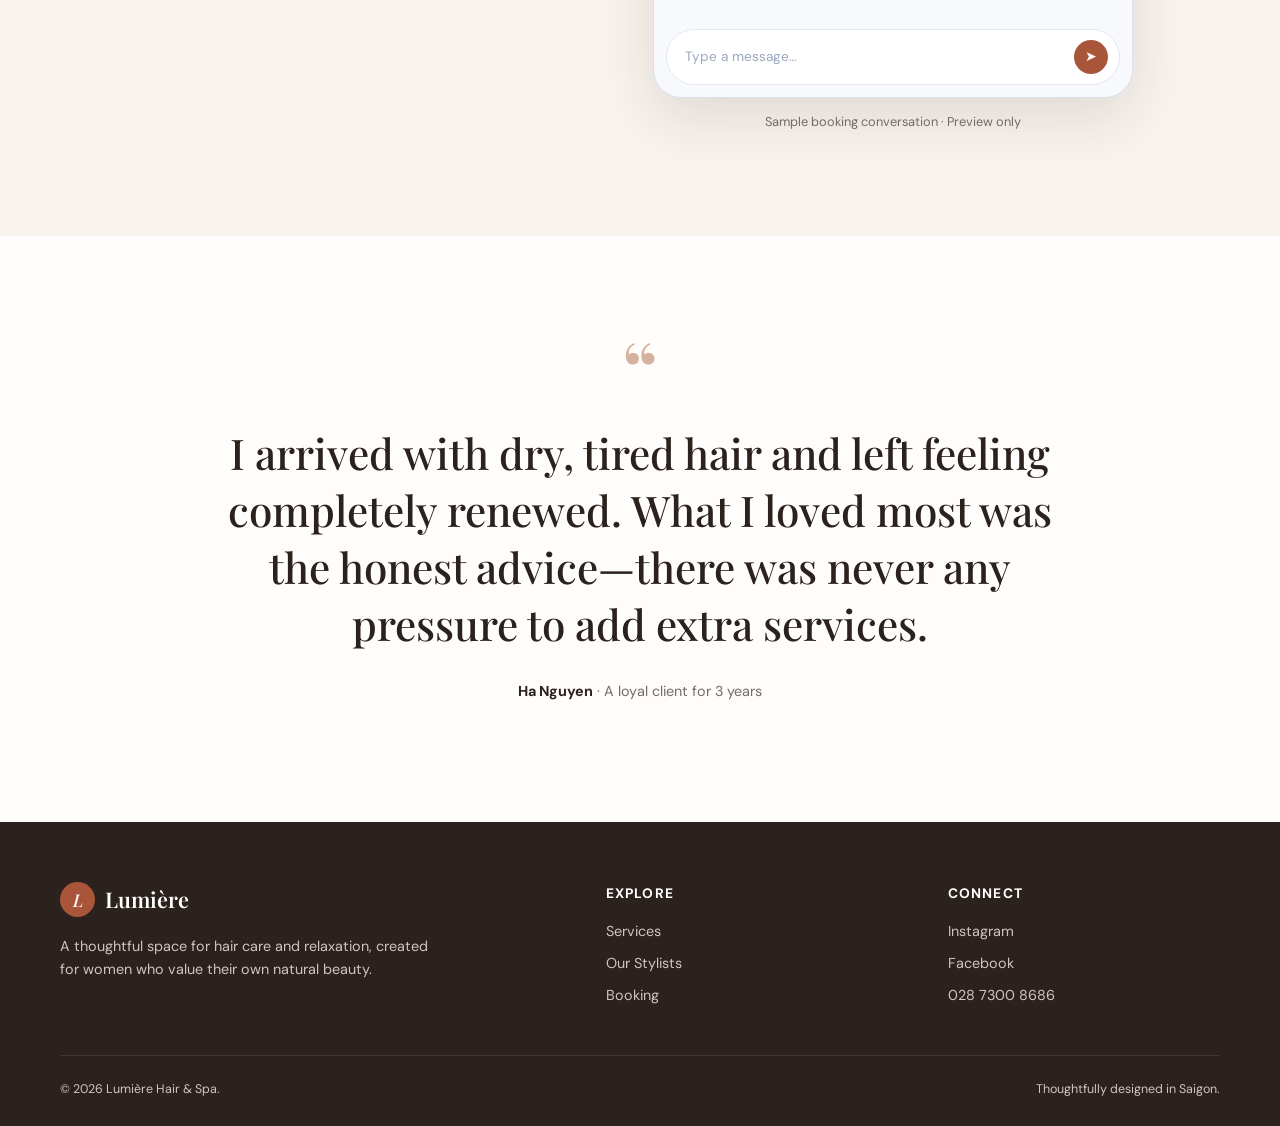
==== commit 1392d0a8: "feat: add more page for preparing presentation" ====
--- a/index.html
+++ b/index.html
@@ -14,883 +14,14 @@
       href="https://fonts.googleapis.com/css2?family=DM+Sans:wght@400;500;600;700&family=Playfair+Display:ital,wght@0,600;1,500&display=swap"
       rel="stylesheet"
     />
-    <style>
-      :root {
-        --ink: #2b211d;
-        --muted: #756b65;
-        --cream: #f8f3ed;
-        --white: #fffdfb;
-        --clay: #a8553a;
-        --clay-dark: #87422e;
-        --sage: #65756a;
-        --line: #e5dcd4;
-        --shadow: 0 20px 60px rgba(55, 36, 27, 0.12);
-      }
-
-      * {
-        box-sizing: border-box;
-      }
-      html {
-        scroll-behavior: smooth;
-      }
-      body {
-        margin: 0;
-        color: var(--ink);
-        background: var(--white);
-        font:
-          16px/1.6 "DM Sans",
-          sans-serif;
-      }
-      body.menu-open {
-        overflow: hidden;
-      }
-      img {
-        display: block;
-        max-width: 100%;
-      }
-      a {
-        color: inherit;
-        text-decoration: none;
-      }
-      button {
-        font: inherit;
-      }
-      button {
-        cursor: pointer;
-      }
-      :focus-visible {
-        outline: 3px solid rgba(168, 85, 58, 0.35);
-        outline-offset: 3px;
-      }
-      .container {
-        width: min(1160px, calc(100% - 40px));
-        margin-inline: auto;
-      }
-      .eyebrow {
-        margin: 0 0 12px;
-        color: var(--clay);
-        font-size: 0.78rem;
-        font-weight: 700;
-        letter-spacing: 0.14em;
-        text-transform: uppercase;
-      }
-      .section {
-        padding: 104px 0;
-      }
-      .section-title {
-        max-width: 600px;
-        margin: 0;
-        font:
-          600 clamp(2.15rem, 4vw, 3.6rem)/1.08 "Playfair Display",
-          serif;
-        letter-spacing: -0.035em;
-      }
-      .section-copy {
-        max-width: 550px;
-        margin: 18px 0 0;
-        color: var(--muted);
-      }
-      .btn {
-        display: inline-flex;
-        align-items: center;
-        justify-content: center;
-        gap: 9px;
-        min-height: 50px;
-        padding: 0 24px;
-        border: 1px solid transparent;
-        border-radius: 999px;
-        font-weight: 700;
-        transition: 0.2s ease;
-      }
-      .btn:hover {
-        transform: translateY(-2px);
-      }
-      .btn-primary {
-        color: white;
-        background: var(--clay);
-        box-shadow: 0 10px 28px rgba(168, 85, 58, 0.24);
-      }
-      .btn-primary:hover {
-        background: var(--clay-dark);
-      }
-      .btn-outline {
-        border-color: rgba(43, 33, 29, 0.22);
-        background: rgba(255, 255, 255, 0.55);
-      }
-      .btn-outline:hover {
-        border-color: var(--ink);
-        background: white;
-      }
-
-      header {
-        position: fixed;
-        z-index: 20;
-        top: 0;
-        width: 100%;
-        border-bottom: 1px solid rgba(74, 53, 42, 0.09);
-        background: rgba(255, 253, 251, 0.88);
-        backdrop-filter: blur(16px);
-      }
-      .nav {
-        display: flex;
-        align-items: center;
-        justify-content: space-between;
-        min-height: 76px;
-      }
-      .brand {
-        display: flex;
-        align-items: center;
-        gap: 10px;
-        font:
-          600 1.35rem "Playfair Display",
-          serif;
-      }
-      .brand-mark {
-        display: grid;
-        place-items: center;
-        width: 35px;
-        aspect-ratio: 1;
-        border-radius: 50%;
-        color: white;
-        background: var(--clay);
-        font:
-          italic 500 1.1rem "Playfair Display",
-          serif;
-      }
-      .nav-links {
-        display: flex;
-        align-items: center;
-        gap: 34px;
-        font-size: 0.92rem;
-        font-weight: 600;
-      }
-      .nav-links a:not(.btn):hover {
-        color: var(--clay);
-      }
-      .menu-toggle {
-        display: none;
-        width: 44px;
-        height: 44px;
-        border: 0;
-        background: transparent;
-      }
-      .menu-toggle span {
-        display: block;
-        width: 23px;
-        height: 2px;
-        margin: 5px auto;
-        background: var(--ink);
-      }
-
-      .hero {
-        position: relative;
-        min-height: 760px;
-        padding-top: 76px;
-        overflow: hidden;
-        background: var(--cream);
-      }
-      .hero-image {
-        position: absolute;
-        inset: 76px 0 0;
-        width: 100%;
-        height: calc(100% - 76px);
-        object-fit: cover;
-        object-position: center;
-      }
-      .hero::after {
-        content: "";
-        position: absolute;
-        inset: 76px 0 0;
-        background: linear-gradient(
-          90deg,
-          rgba(248, 243, 237, 0.97) 0%,
-          rgba(248, 243, 237, 0.92) 24%,
-          rgba(248, 243, 237, 0.34) 52%,
-          rgba(248, 243, 237, 0.02) 74%
-        );
-      }
-      .hero-content {
-        position: relative;
-        z-index: 2;
-        display: flex;
-        align-items: center;
-        min-height: 684px;
-      }
-      .hero-copy {
-        width: min(610px, 57%);
-        padding: 70px 0;
-      }
-      .hero h1 {
-        margin: 0;
-        font:
-          600 clamp(3.4rem, 6.6vw, 6.4rem)/0.96 "Playfair Display",
-          serif;
-        letter-spacing: -0.055em;
-      }
-      .hero h1 em {
-        display: block;
-        color: var(--clay);
-        font-weight: 500;
-      }
-      .hero-lead {
-        max-width: 520px;
-        margin: 25px 0 32px;
-        color: #5f544e;
-        font-size: 1.08rem;
-      }
-      .hero-actions {
-        display: flex;
-        flex-wrap: wrap;
-        gap: 12px;
-      }
-      .hero-note {
-        display: flex;
-        align-items: center;
-        gap: 12px;
-        margin-top: 36px;
-        font-size: 0.9rem;
-      }
-      .avatars {
-        display: flex;
-      }
-      .avatar {
-        display: grid;
-        place-items: center;
-        width: 34px;
-        height: 34px;
-        margin-left: -8px;
-        border: 2px solid var(--cream);
-        border-radius: 50%;
-        color: white;
-        background: var(--sage);
-        font-size: 0.68rem;
-        font-weight: 700;
-      }
-      .avatar:first-child {
-        margin-left: 0;
-        background: var(--clay);
-      }
-      .avatar:last-child {
-        background: #b79577;
-      }
-      .stars {
-        color: #bd743f;
-        letter-spacing: 1px;
-      }
-
-      .trust {
-        border-block: 1px solid var(--line);
-        background: white;
-      }
-      .trust-grid {
-        display: grid;
-        grid-template-columns: repeat(4, 1fr);
-      }
-      .trust-item {
-        padding: 25px 28px;
-        border-right: 1px solid var(--line);
-        text-align: center;
-      }
-      .trust-item:last-child {
-        border-right: 0;
-      }
-      .trust-item strong {
-        display: block;
-        font:
-          600 1.75rem "Playfair Display",
-          serif;
-      }
-      .trust-item span {
-        color: var(--muted);
-        font-size: 0.82rem;
-      }
-
-      .section-head {
-        display: flex;
-        align-items: end;
-        justify-content: space-between;
-        gap: 40px;
-        margin-bottom: 45px;
-      }
-      .service-grid {
-        display: grid;
-        grid-template-columns: repeat(3, 1fr);
-        gap: 20px;
-      }
-      .service-card {
-        position: relative;
-        min-height: 340px;
-        padding: 32px;
-        border: 1px solid var(--line);
-        border-radius: 24px;
-        overflow: hidden;
-        background: var(--cream);
-        transition: 0.25s ease;
-      }
-      .service-card:hover {
-        transform: translateY(-5px);
-        border-color: #d8c6b9;
-        box-shadow: var(--shadow);
-      }
-      .service-card:nth-child(2) {
-        background: #edf0eb;
-      }
-      .service-card:nth-child(3) {
-        background: #f1e8e2;
-      }
-      .service-no {
-        color: var(--clay);
-        font-size: 0.74rem;
-        font-weight: 700;
-        letter-spacing: 0.15em;
-      }
-      .service-card h3 {
-        max-width: 240px;
-        margin: 48px 0 12px;
-        font:
-          600 2rem/1.12 "Playfair Display",
-          serif;
-      }
-      .service-card p {
-        max-width: 280px;
-        margin: 0;
-        color: var(--muted);
-        font-size: 0.92rem;
-      }
-      .service-foot {
-        position: absolute;
-        right: 30px;
-        bottom: 28px;
-        left: 32px;
-        display: flex;
-        align-items: center;
-        justify-content: space-between;
-      }
-      .price {
-        font-weight: 700;
-      }
-      .arrow {
-        display: grid;
-        place-items: center;
-        width: 42px;
-        height: 42px;
-        border: 1px solid rgba(43, 33, 29, 0.18);
-        border-radius: 50%;
-        font-size: 1.2rem;
-        transition: 0.2s;
-      }
-      .service-card:hover .arrow {
-        color: white;
-        border-color: var(--clay);
-        background: var(--clay);
-      }
-
-      .about {
-        overflow: hidden;
-        background: var(--ink);
-        color: white;
-      }
-      .about-grid {
-        display: grid;
-        grid-template-columns: 0.95fr 1.05fr;
-        align-items: center;
-        gap: 80px;
-      }
-      .about-visual {
-        position: relative;
-        min-height: 520px;
-      }
-      .about-photo {
-        position: absolute;
-        inset: 0 70px 60px 0;
-        border-radius: 140px 140px 24px 24px;
-        background: linear-gradient(145deg, #b97b58, #6a4b3b);
-      }
-      .about-photo::before {
-        content: "L";
-        position: absolute;
-        inset: 0;
-        display: grid;
-        place-items: center;
-        color: rgba(255, 255, 255, 0.18);
-        font:
-          italic 500 15rem "Playfair Display",
-          serif;
-      }
-      .about-badge {
-        position: absolute;
-        right: 0;
-        bottom: 0;
-        display: grid;
-        place-items: center;
-        width: 180px;
-        aspect-ratio: 1;
-        padding: 30px;
-        border-radius: 50%;
-        color: var(--ink);
-        background: #d8b79f;
-        text-align: center;
-        font:
-          600 1.12rem/1.3 "Playfair Display",
-          serif;
-        transform: rotate(-7deg);
-      }
-      .about .section-title {
-        max-width: 520px;
-      }
-      .about .section-copy {
-        color: #bdb4af;
-      }
-      .feature-list {
-        display: grid;
-        gap: 16px;
-        margin: 32px 0 38px;
-        padding: 0;
-        list-style: none;
-      }
-      .feature-list li {
-        display: flex;
-        align-items: center;
-        gap: 12px;
-        color: #e8dfda;
-      }
-      .check {
-        display: grid;
-        flex: 0 0 auto;
-        place-items: center;
-        width: 25px;
-        height: 25px;
-        border-radius: 50%;
-        color: white;
-        background: var(--clay);
-        font-size: 0.76rem;
-      }
-
-      .booking {
-        background: var(--cream);
-      }
-      .booking-grid {
-        display: grid;
-        grid-template-columns: 0.8fr 1.2fr;
-        gap: 70px;
-      }
-      .booking-aside {
-        padding-top: 18px;
-      }
-      .contact-list {
-        display: grid;
-        gap: 18px;
-        margin-top: 36px;
-      }
-      .contact-item {
-        display: flex;
-        gap: 14px;
-        color: var(--muted);
-      }
-      .contact-icon {
-        display: grid;
-        flex: 0 0 auto;
-        place-items: center;
-        width: 42px;
-        height: 42px;
-        border-radius: 50%;
-        color: var(--clay);
-        background: white;
-      }
-      .contact-item strong {
-        display: block;
-        color: var(--ink);
-        font-size: 0.9rem;
-      }
-      .booking-card {
-        max-width: 480px;
-        width: 100%;
-        margin-inline: auto;
-        border: 1px solid #d9e0ec;
-        border-radius: 28px;
-        overflow: hidden;
-        background: #f7f9fc;
-        box-shadow: var(--shadow);
-        pointer-events: none;
-        user-select: none;
-      }
-      .widget-head {
-        display: flex;
-        align-items: center;
-        gap: 12px;
-        padding: 16px 18px;
-        color: white;
-        background: var(--clay);
-      }
-      .widget-bot {
-        display: grid;
-        place-items: center;
-        width: 38px;
-        height: 38px;
-        border-radius: 50%;
-        background: rgba(255, 255, 255, 0.18);
-        font-size: 1.15rem;
-      }
-      .widget-head strong {
-        display: block;
-        font-size: 0.95rem;
-        line-height: 1.2;
-      }
-      .widget-status {
-        color: #dce7ff;
-        font-size: 0.75rem;
-      }
-      .widget-status::before {
-        content: "";
-        display: inline-block;
-        width: 7px;
-        height: 7px;
-        margin-right: 5px;
-        border-radius: 50%;
-        background: #6af0a7;
-      }
-      .widget-refresh {
-        margin-left: auto;
-        font-size: 1.3rem;
-      }
-      .widget-body {
-        min-height: 510px;
-        padding: 20px 18px;
-        color: #34415a;
-        background: #f7f9fc;
-      }
-      .chat-row {
-        display: flex;
-        align-items: flex-end;
-        gap: 9px;
-        margin: 13px 0;
-      }
-      .chat-row.user {
-        justify-content: flex-end;
-      }
-      .chat-avatar {
-        display: grid;
-        flex: 0 0 auto;
-        place-items: center;
-        width: 28px;
-        height: 28px;
-        border-radius: 50%;
-        color: white;
-        background: var(--clay);
-        font-size: 0.8rem;
-      }
-      .bubble {
-        max-width: 80%;
-        padding: 12px 15px;
-        border: 1px solid #e3e7ef;
-        border-radius: 10px 18px 18px;
-        background: white;
-        box-shadow: 0 2px 5px rgba(38, 57, 89, 0.06);
-        font-size: 0.9rem;
-        line-height: 1.45;
-      }
-      .user .bubble {
-        color: white;
-        border: 0;
-        border-radius: 18px 10px 18px 18px;
-        background: var(--clay);
-      }
-      .widget-date {
-        margin: 0 0 16px 37px;
-        color: #8c9ab5;
-        font-size: 0.74rem;
-      }
-      .time-grid {
-        display: grid;
-        grid-template-columns: 1fr 1fr;
-        gap: 9px;
-        margin: 0 0 10px 37px;
-      }
-      .time-slot {
-        padding: 10px 12px;
-        border: 1px solid #dce2ed;
-        border-radius: 12px;
-        background: white;
-      }
-      .time-slot strong {
-        display: block;
-        color: #1e2d47;
-        line-height: 1.1;
-      }
-      .time-slot span {
-        color: #8ea0bd;
-        font-size: 0.72rem;
-      }
-      .time-slot.selected {
-        position: relative;
-        color: white;
-        border-color: var(--clay);
-        background: var(--clay);
-      }
-      .time-slot.selected strong,
-      .time-slot.selected span {
-        color: white;
-      }
-      .time-slot.selected::after {
-        content: "✓";
-        position: absolute;
-        top: 8px;
-        right: 10px;
-      }
-      .timezone {
-        margin-left: 37px;
-        color: #93a2bb;
-        font-size: 0.7rem;
-      }
-      .widget-input {
-        display: flex;
-        align-items: center;
-        gap: 10px;
-        margin: 12px;
-        padding: 10px 11px 10px 18px;
-        border: 1px solid #e1e6ef;
-        border-radius: 999px;
-        color: #9ba8bd;
-        background: white;
-        font-size: 0.85rem;
-      }
-      .send-icon {
-        display: grid;
-        place-items: center;
-        width: 34px;
-        height: 34px;
-        margin-left: auto;
-        border-radius: 50%;
-        color: white;
-        background: var(--clay);
-      }
-      .demo-note {
-        margin: 14px 0 0;
-        color: var(--muted);
-        text-align: center;
-        font-size: 0.8rem;
-      }
-
-      .testimonial {
-        text-align: center;
-      }
-      .quote-mark {
-        color: #d5b29d;
-        font:
-          600 5rem/0.7 "Playfair Display",
-          serif;
-      }
-      blockquote {
-        max-width: 850px;
-        margin: 28px auto;
-        font:
-          500 clamp(1.6rem, 3.3vw, 2.7rem)/1.35 "Playfair Display",
-          serif;
-      }
-      .reviewer {
-        color: var(--muted);
-        font-size: 0.9rem;
-      }
-      .reviewer strong {
-        color: var(--ink);
-      }
-
-      footer {
-        padding: 60px 0 26px;
-        color: #cfc6c1;
-        background: var(--ink);
-      }
-      .footer-grid {
-        display: grid;
-        grid-template-columns: 1.4fr 0.8fr 0.8fr;
-        gap: 70px;
-        padding-bottom: 48px;
-      }
-      footer .brand {
-        color: white;
-      }
-      .footer-copy {
-        max-width: 370px;
-        margin: 18px 0 0;
-        font-size: 0.9rem;
-      }
-      .footer-title {
-        margin: 0 0 16px;
-        color: white;
-        font-size: 0.86rem;
-        letter-spacing: 0.08em;
-        text-transform: uppercase;
-      }
-      .footer-links {
-        display: grid;
-        gap: 9px;
-        font-size: 0.9rem;
-      }
-      .footer-links a:hover {
-        color: white;
-      }
-      .copyright {
-        display: flex;
-        justify-content: space-between;
-        gap: 30px;
-        padding-top: 24px;
-        border-top: 1px solid rgba(255, 255, 255, 0.1);
-        font-size: 0.78rem;
-      }
-
-      @media (max-width: 900px) {
-        .nav-links {
-          position: fixed;
-          inset: 76px 0 auto;
-          display: none;
-          padding: 28px 20px 34px;
-          border-bottom: 1px solid var(--line);
-          background: var(--white);
-          flex-direction: column;
-          align-items: stretch;
-          text-align: center;
-        }
-        .nav-links.open {
-          display: flex;
-        }
-        .menu-toggle {
-          display: block;
-        }
-        .hero {
-          min-height: 710px;
-        }
-        .hero::after {
-          background: linear-gradient(
-            90deg,
-            rgba(248, 243, 237, 0.97),
-            rgba(248, 243, 237, 0.76) 64%,
-            rgba(248, 243, 237, 0.22)
-          );
-        }
-        .hero-image {
-          object-position: 64% center;
-        }
-        .hero-copy {
-          width: 76%;
-        }
-        .trust-grid {
-          grid-template-columns: 1fr 1fr;
-        }
-        .trust-item:nth-child(2) {
-          border-right: 0;
-        }
-        .trust-item:nth-child(-n + 2) {
-          border-bottom: 1px solid var(--line);
-        }
-        .service-grid {
-          grid-template-columns: 1fr 1fr;
-        }
-        .service-card:last-child {
-          grid-column: 1 / -1;
-        }
-        .about-grid,
-        .booking-grid {
-          grid-template-columns: 1fr;
-          gap: 50px;
-        }
-        .about-visual {
-          min-height: 440px;
-        }
-        .footer-grid {
-          grid-template-columns: 1fr 1fr;
-        }
-        .footer-grid > div:first-child {
-          grid-column: 1 / -1;
-        }
-      }
-
-      @media (max-width: 600px) {
-        .container {
-          width: min(100% - 28px, 1160px);
-        }
-        .section {
-          padding: 78px 0;
-        }
-        .hero {
-          min-height: 760px;
-        }
-        .hero-image {
-          object-position: 69% center;
-          opacity: 0.55;
-        }
-        .hero::after {
-          background: linear-gradient(
-            90deg,
-            rgba(248, 243, 237, 0.98),
-            rgba(248, 243, 237, 0.62)
-          );
-        }
-        .hero-copy {
-          width: 100%;
-          padding-bottom: 40px;
-        }
-        .hero h1 {
-          font-size: clamp(3.15rem, 16vw, 4.6rem);
-        }
-        .hero-lead {
-          max-width: 94%;
-        }
-        .hero-actions .btn {
-          width: 100%;
-        }
-        .trust-item {
-          padding: 20px 10px;
-        }
-        .section-head {
-          align-items: start;
-          margin-bottom: 32px;
-          flex-direction: column;
-        }
-        .service-grid {
-          grid-template-columns: 1fr;
-        }
-        .service-card:last-child {
-          grid-column: auto;
-        }
-        .about-visual {
-          min-height: 360px;
-        }
-        .about-photo {
-          right: 35px;
-          bottom: 35px;
-        }
-        .about-badge {
-          width: 125px;
-          padding: 20px;
-          font-size: 0.9rem;
-        }
-        .booking-card {
-          max-width: 440px;
-        }
-        .widget-body {
-          min-height: 480px;
-          padding-inline: 12px;
-        }
-        .footer-grid {
-          grid-template-columns: 1fr;
-          gap: 35px;
-        }
-        .footer-grid > div:first-child {
-          grid-column: auto;
-        }
-        .copyright {
-          flex-direction: column;
-          gap: 6px;
-        }
-      }
-    </style>
+    <link rel="stylesheet" href="assets/styles.css" />
   </head>
   <body>
     <header>
       <nav class="nav container" aria-label="Main navigation">
-        <a class="brand" href="#top" aria-label="Lumière home"
-          ><span class="brand-mark">L</span> Lumière</a
-        >
+        <a class="brand" href="index.html" aria-label="Lumière home">
+          <span class="brand-mark">L</span> Lumière
+        </a>
         <button
           class="menu-toggle"
           type="button"
@@ -900,15 +31,16 @@
           <span></span><span></span><span></span>
         </button>
         <div class="nav-links">
-          <a href="#services">Services</a>
+          <a href="preview/services.html">Services</a>
+          <a href="preview/stylists.html">Stylists</a>
           <a href="#story">Our story</a>
           <a href="#contact">Contact</a>
-          <a class="btn btn-primary" href="#booking">Book now</a>
+          <a class="btn btn-primary" href="preview/booking-flow.html">Book now</a>
         </div>
       </nav>
     </header>
 
-    <main id="top">
+    <main id="app-main">
       <section class="hero">
         <img
           class="hero-image"
@@ -926,20 +58,21 @@
               your lifestyle, and the way you want to feel.
             </p>
             <div class="hero-actions">
-              <a class="btn btn-primary" href="#booking"
-                >Book your visit <span aria-hidden="true">→</span></a
-              >
-              <a class="btn btn-outline" href="#services">Explore services</a>
+              <a class="btn btn-primary" href="preview/booking-flow.html">
+                Book your visit <span aria-hidden="true">→</span>
+              </a>
+              <a class="btn btn-outline" href="preview/services.html">Explore services</a>
             </div>
             <div class="hero-note">
               <div class="avatars" aria-hidden="true">
-                <span class="avatar">AN</span><span class="avatar">MY</span
-                ><span class="avatar">TH</span>
-              </div>
-              <span
-                ><span class="stars" aria-label="5 stars">★★★★★</span
-                ><br />Trusted by more than 1,200 clients</span
-              >
+                <span class="avatar">AN</span>
+                <span class="avatar">MY</span>
+                <span class="avatar">TH</span>
+              </div>
+              <span>
+                <span class="stars" aria-label="5 stars">★★★★★</span><br />
+                Trusted by more than 1,200 clients
+              </span>
             </div>
           </div>
         </div>
@@ -975,7 +108,7 @@
             </p>
           </div>
           <div class="service-grid">
-            <a class="service-card" href="#booking">
+            <a class="service-card" href="preview/cut-styling.html">
               <span class="service-no">01 · HAIR CUT</span>
               <h3>Cut &amp; styling</h3>
               <p>
@@ -983,11 +116,11 @@
                 texture, and everyday style.
               </p>
               <div class="service-foot">
-                <span class="price">From $18</span
-                ><span class="arrow" aria-hidden="true">↗</span>
+                <span class="price">From $18</span>
+                <span class="arrow" aria-hidden="true">↗</span>
               </div>
             </a>
-            <a class="service-card" href="#booking">
+            <a class="service-card" href="preview/signature-color.html">
               <span class="service-no">02 · HAIR COLOR</span>
               <h3>Signature color</h3>
               <p>
@@ -995,11 +128,11 @@
                 that protect your hair.
               </p>
               <div class="service-foot">
-                <span class="price">From $39</span
-                ><span class="arrow" aria-hidden="true">↗</span>
+                <span class="price">From $39</span>
+                <span class="arrow" aria-hidden="true">↗</span>
               </div>
             </a>
-            <a class="service-card" href="#booking">
+            <a class="service-card" href="preview/deep-restoration.html">
               <span class="service-no">03 · HAIR CARE</span>
               <h3>Deep restoration</h3>
               <p>
@@ -1007,9 +140,14 @@
                 from within.
               </p>
               <div class="service-foot">
-                <span class="price">From $27</span
-                ><span class="arrow" aria-hidden="true">↗</span>
-              </div>
+                <span class="price">From $27</span>
+                <span class="arrow" aria-hidden="true">↗</span>
+              </div>
+            </a>
+          </div>
+          <div style="text-align: center; margin-top: 40px;">
+            <a class="btn btn-outline" href="preview/services.html">
+              View All Services &amp; Full Price Table →
             </a>
           </div>
         </div>
@@ -1042,7 +180,7 @@
                 <span class="check">✓</span> Seven-day color and style guarantee
               </li>
             </ul>
-            <a class="btn btn-primary" href="#booking">Meet our experts</a>
+            <a class="btn btn-primary" href="preview/stylists.html">Meet our experts</a>
           </div>
         </div>
       </section>
@@ -1060,23 +198,26 @@
             </p>
             <div class="contact-list" id="contact">
               <div class="contact-item">
-                <span class="contact-icon" aria-hidden="true">⌖</span
-                ><span
-                  ><strong>Address</strong>86 Nguyen Trai, District 1, Ho Chi
-                  Minh City</span
-                >
+                <span class="contact-icon" aria-hidden="true">⌖</span>
+                <span>
+                  <strong>Address</strong>86 Nguyen Trai, District 1, Ho Chi Minh City
+                </span>
               </div>
               <div class="contact-item">
-                <span class="contact-icon" aria-hidden="true">⌕</span
-                ><span
-                  ><strong>Opening hours</strong>9:00 AM — 8:30 PM · Monday to
-                  Sunday</span
-                >
+                <span class="contact-icon" aria-hidden="true">⌕</span>
+                <span>
+                  <strong>Opening hours</strong>9:00 AM — 8:30 PM · Monday to Sunday
+                </span>
               </div>
               <div class="contact-item">
-                <span class="contact-icon" aria-hidden="true">☎</span
-                ><span><strong>Hotline</strong>028 7300 8686</span>
-              </div>
+                <span class="contact-icon" aria-hidden="true">☎</span>
+                <span><strong>Hotline</strong>028 7300 8686</span>
+              </div>
+            </div>
+            <div style="margin-top: 32px;">
+              <a class="btn btn-primary" href="preview/booking-flow.html">
+                Open Online Booking Form →
+              </a>
             </div>
           </div>
 
@@ -1088,12 +229,10 @@
             >
               <div class="widget-head">
                 <span class="widget-bot" aria-hidden="true">♙</span>
-                <span
-                  ><strong>Beauty Salon Assistant</strong
-                  ><span class="widget-status"
-                    >Online · powered by ez-chat-bot</span
-                  ></span
-                >
+                <span>
+                  <strong>Beauty Salon Assistant</strong>
+                  <span class="widget-status">Online · powered by ez-chat-bot</span>
+                </span>
                 <span class="widget-refresh" aria-hidden="true">↻</span>
               </div>
               <div class="widget-body">
@@ -1172,9 +311,9 @@
     <footer>
       <div class="footer-grid container">
         <div>
-          <a class="brand" href="#top"
-            ><span class="brand-mark">L</span> Lumière</a
-          >
+          <a class="brand" href="index.html">
+            <span class="brand-mark">L</span> Lumière
+          </a>
           <p class="footer-copy">
             A thoughtful space for hair care and relaxation, created for women
             who value their own natural beauty.
@@ -1183,40 +322,33 @@
         <div>
           <h3 class="footer-title">Explore</h3>
           <div class="footer-links">
-            <a href="#services">Services</a><a href="#story">Our story</a
-            ><a href="#booking">Booking</a>
+            <a href="preview/services.html">Services</a>
+            <a href="preview/stylists.html">Our Stylists</a>
+            <a href="preview/booking-flow.html">Booking</a>
           </div>
         </div>
         <div>
           <h3 class="footer-title">Connect</h3>
           <div class="footer-links">
-            <a href="#">Instagram</a><a href="#">Facebook</a
-            ><a href="tel:02873008686">028 7300 8686</a>
+            <a href="#">Instagram</a>
+            <a href="#">Facebook</a>
+            <a href="tel:02873008686">028 7300 8686</a>
           </div>
         </div>
       </div>
       <div class="copyright container">
-        <span>© 2026 Lumière Hair &amp; Spa.</span
-        ><span>Thoughtfully designed in Saigon.</span>
+        <span>© 2026 Lumière Hair &amp; Spa.</span>
+        <span>Thoughtfully designed in Saigon.</span>
       </div>
     </footer>
 
-    <!-- Paste the live chat widget embed code here, immediately before the closing body tag. -->
-    <script>
-      const menu = document.querySelector(".nav-links");
-      const toggle = document.querySelector(".menu-toggle");
-      toggle.addEventListener("click", () => {
-        const open = menu.classList.toggle("open");
-        toggle.setAttribute("aria-expanded", open);
-        document.body.classList.toggle("menu-open", open);
-      });
-      menu.addEventListener("click", (event) => {
-        if (event.target.closest("a")) {
-          menu.classList.remove("open");
-          toggle.setAttribute("aria-expanded", "false");
-          document.body.classList.remove("menu-open");
-        }
-      });
-    </script>
+    <!-- Mini SPA Router: seamlessly handles subpage navigation without refreshing or resetting the chat widget -->
+    <script src="assets/router.js"></script>
+
+    <!-- ez-chat-widget script: loaded ONCE here, remains active across all subpages -->
+    <script
+      src="https://widget.intern2026.zodinet.tech/ez-chat-widget.js"
+      data-site-id="ddbc694b-9205-4153-8e6e-43329101c506"
+    ></script>
   </body>
 </html>
--- a/assets/styles.css
+++ b/assets/styles.css
@@ -0,0 +1,1354 @@
+:root {
+  --ink: #2b211d;
+  --muted: #756b65;
+  --cream: #f8f3ed;
+  --white: #fffdfb;
+  --clay: #a8553a;
+  --clay-dark: #87422e;
+  --sage: #65756a;
+  --line: #e5dcd4;
+  --shadow: 0 20px 60px rgba(55, 36, 27, 0.12);
+  --shadow-sm: 0 4px 20px rgba(55, 36, 27, 0.06);
+}
+
+* {
+  box-sizing: border-box;
+}
+html {
+  scroll-behavior: smooth;
+}
+body {
+  margin: 0;
+  color: var(--ink);
+  background: var(--white);
+  font: 16px/1.6 "DM Sans", -apple-system, BlinkMacSystemFont, "Segoe UI", Roboto, sans-serif;
+  min-height: 100vh;
+  display: flex;
+  flex-direction: column;
+}
+body.menu-open {
+  overflow: hidden;
+}
+main {
+  flex: 1 0 auto;
+}
+img {
+  display: block;
+  max-width: 100%;
+}
+a {
+  color: inherit;
+  text-decoration: none;
+}
+button {
+  font: inherit;
+  cursor: pointer;
+}
+:focus-visible {
+  outline: 3px solid rgba(168, 85, 58, 0.35);
+  outline-offset: 3px;
+}
+.container {
+  width: min(1160px, calc(100% - 40px));
+  margin-inline: auto;
+}
+.eyebrow {
+  margin: 0 0 12px;
+  color: var(--clay);
+  font-size: 0.78rem;
+  font-weight: 700;
+  letter-spacing: 0.14em;
+  text-transform: uppercase;
+}
+.section {
+  padding: 104px 0;
+}
+.section-title {
+  max-width: 600px;
+  margin: 0;
+  font: 600 clamp(2.15rem, 4vw, 3.6rem)/1.08 "Playfair Display", serif;
+  letter-spacing: -0.035em;
+}
+.section-copy {
+  max-width: 550px;
+  margin: 18px 0 0;
+  color: var(--muted);
+}
+.btn {
+  display: inline-flex;
+  align-items: center;
+  justify-content: center;
+  gap: 9px;
+  min-height: 50px;
+  padding: 0 24px;
+  border: 1px solid transparent;
+  border-radius: 999px;
+  font-weight: 700;
+  font-size: 0.95rem;
+  transition: 0.2s ease;
+  cursor: pointer;
+}
+.btn:hover {
+  transform: translateY(-2px);
+}
+.btn-primary {
+  color: white !important;
+  background: var(--clay);
+  box-shadow: 0 10px 28px rgba(168, 85, 58, 0.24);
+}
+.btn-primary:hover {
+  background: var(--clay-dark);
+}
+.btn-outline {
+  border-color: rgba(43, 33, 29, 0.22);
+  background: rgba(255, 255, 255, 0.55);
+}
+.btn-outline:hover {
+  border-color: var(--ink);
+  background: white;
+}
+.btn-sm {
+  min-height: 38px;
+  padding: 0 16px;
+  font-size: 0.85rem;
+}
+
+/* Header & Nav */
+header {
+  position: fixed;
+  z-index: 20;
+  top: 0;
+  width: 100%;
+  border-bottom: 1px solid rgba(74, 53, 42, 0.09);
+  background: rgba(255, 253, 251, 0.92);
+  backdrop-filter: blur(16px);
+}
+.nav {
+  display: flex;
+  align-items: center;
+  justify-content: space-between;
+  min-height: 76px;
+}
+.brand {
+  display: flex;
+  align-items: center;
+  gap: 10px;
+  font: 600 1.35rem "Playfair Display", serif;
+}
+.brand-mark {
+  display: grid;
+  place-items: center;
+  width: 35px;
+  aspect-ratio: 1;
+  border-radius: 50%;
+  color: white;
+  background: var(--clay);
+  font: italic 500 1.1rem "Playfair Display", serif;
+}
+.nav-links {
+  display: flex;
+  align-items: center;
+  gap: 28px;
+  font-size: 0.92rem;
+  font-weight: 600;
+}
+.nav-links a:not(.btn) {
+  color: var(--ink);
+  transition: color 0.15s;
+}
+.nav-links a:not(.btn):hover,
+.nav-links a.active {
+  color: var(--clay);
+}
+.menu-toggle {
+  display: none;
+  width: 44px;
+  height: 44px;
+  border: 0;
+  background: transparent;
+}
+.menu-toggle span {
+  display: block;
+  width: 23px;
+  height: 2px;
+  margin: 5px auto;
+  background: var(--ink);
+}
+
+/* Hero Section */
+.hero {
+  position: relative;
+  min-height: 760px;
+  padding-top: 76px;
+  overflow: hidden;
+  background: var(--cream);
+}
+.hero-image {
+  position: absolute;
+  inset: 76px 0 0;
+  width: 100%;
+  height: calc(100% - 76px);
+  object-fit: cover;
+  object-position: center;
+}
+.hero::after {
+  content: "";
+  position: absolute;
+  inset: 76px 0 0;
+  background: linear-gradient(
+    90deg,
+    rgba(248, 243, 237, 0.97) 0%,
+    rgba(248, 243, 237, 0.92) 24%,
+    rgba(248, 243, 237, 0.34) 52%,
+    rgba(248, 243, 237, 0.02) 74%
+  );
+}
+.hero-content {
+  position: relative;
+  z-index: 2;
+  display: flex;
+  align-items: center;
+  min-height: 684px;
+}
+.hero-copy {
+  width: min(610px, 57%);
+  padding: 70px 0;
+}
+.hero h1 {
+  margin: 0;
+  font: 600 clamp(3.4rem, 6.6vw, 6.4rem)/0.96 "Playfair Display", serif;
+  letter-spacing: -0.055em;
+}
+.hero h1 em {
+  display: block;
+  color: var(--clay);
+  font-weight: 500;
+}
+.hero-lead {
+  max-width: 520px;
+  margin: 25px 0 32px;
+  color: #5f544e;
+  font-size: 1.08rem;
+}
+.hero-actions {
+  display: flex;
+  flex-wrap: wrap;
+  gap: 12px;
+}
+.hero-note {
+  display: flex;
+  align-items: center;
+  gap: 12px;
+  margin-top: 36px;
+  font-size: 0.9rem;
+}
+.avatars {
+  display: flex;
+}
+.avatar {
+  display: grid;
+  place-items: center;
+  width: 34px;
+  height: 34px;
+  margin-left: -8px;
+  border: 2px solid var(--cream);
+  border-radius: 50%;
+  color: white;
+  background: var(--sage);
+  font-size: 0.68rem;
+  font-weight: 700;
+}
+.avatar:first-child {
+  margin-left: 0;
+  background: var(--clay);
+}
+.avatar:last-child {
+  background: #b79577;
+}
+.stars {
+  color: #bd743f;
+  letter-spacing: 1px;
+}
+
+/* Trust Bar */
+.trust {
+  border-block: 1px solid var(--line);
+  background: white;
+}
+.trust-grid {
+  display: grid;
+  grid-template-columns: repeat(4, 1fr);
+}
+.trust-item {
+  padding: 25px 28px;
+  border-right: 1px solid var(--line);
+  text-align: center;
+}
+.trust-item:last-child {
+  border-right: 0;
+}
+.trust-item strong {
+  display: block;
+  font: 600 1.75rem "Playfair Display", serif;
+}
+.trust-item span {
+  color: var(--muted);
+  font-size: 0.82rem;
+}
+
+/* Services section */
+.section-head {
+  display: flex;
+  align-items: end;
+  justify-content: space-between;
+  gap: 40px;
+  margin-bottom: 45px;
+}
+.service-grid {
+  display: grid;
+  grid-template-columns: repeat(3, 1fr);
+  gap: 20px;
+}
+.service-card {
+  position: relative;
+  min-height: 340px;
+  padding: 32px;
+  border: 1px solid var(--line);
+  border-radius: 24px;
+  overflow: hidden;
+  background: var(--cream);
+  transition: 0.25s ease;
+  display: flex;
+  flex-direction: column;
+}
+.service-card:hover {
+  transform: translateY(-5px);
+  border-color: #d8c6b9;
+  box-shadow: var(--shadow);
+}
+.service-card:nth-child(2) {
+  background: #edf0eb;
+}
+.service-card:nth-child(3) {
+  background: #f1e8e2;
+}
+.service-no {
+  color: var(--clay);
+  font-size: 0.74rem;
+  font-weight: 700;
+  letter-spacing: 0.15em;
+}
+.service-card h3 {
+  max-width: 240px;
+  margin: 28px 0 12px;
+  font: 600 1.85rem/1.12 "Playfair Display", serif;
+}
+.service-card p {
+  margin: 0 0 24px;
+  color: var(--muted);
+  font-size: 0.92rem;
+}
+.service-foot {
+  margin-top: auto;
+  display: flex;
+  align-items: center;
+  justify-content: space-between;
+}
+.price {
+  font-weight: 700;
+  color: var(--ink);
+}
+.arrow {
+  display: grid;
+  place-items: center;
+  width: 42px;
+  height: 42px;
+  border: 1px solid rgba(43, 33, 29, 0.18);
+  border-radius: 50%;
+  font-size: 1.2rem;
+  transition: 0.2s;
+}
+.service-card:hover .arrow {
+  color: white;
+  border-color: var(--clay);
+  background: var(--clay);
+}
+
+/* About section */
+.about {
+  overflow: hidden;
+  background: var(--ink);
+  color: white;
+}
+.about-grid {
+  display: grid;
+  grid-template-columns: 0.95fr 1.05fr;
+  align-items: center;
+  gap: 80px;
+}
+.about-visual {
+  position: relative;
+  min-height: 520px;
+}
+.about-photo {
+  position: absolute;
+  inset: 0 70px 60px 0;
+  border-radius: 140px 140px 24px 24px;
+  background: linear-gradient(145deg, #b97b58, #6a4b3b);
+}
+.about-photo::before {
+  content: "L";
+  position: absolute;
+  inset: 0;
+  display: grid;
+  place-items: center;
+  color: rgba(255, 255, 255, 0.18);
+  font: italic 500 15rem "Playfair Display", serif;
+}
+.about-badge {
+  position: absolute;
+  right: 0;
+  bottom: 0;
+  display: grid;
+  place-items: center;
+  width: 180px;
+  aspect-ratio: 1;
+  padding: 30px;
+  border-radius: 50%;
+  color: var(--ink);
+  background: #d8b79f;
+  text-align: center;
+  font: 600 1.12rem/1.3 "Playfair Display", serif;
+  transform: rotate(-7deg);
+}
+.about .section-title {
+  max-width: 520px;
+}
+.about .section-copy {
+  color: #bdb4af;
+}
+.feature-list {
+  display: grid;
+  gap: 16px;
+  margin: 32px 0 38px;
+  padding: 0;
+  list-style: none;
+}
+.feature-list li {
+  display: flex;
+  align-items: center;
+  gap: 12px;
+  color: #e8dfda;
+}
+.check {
+  display: grid;
+  flex: 0 0 auto;
+  place-items: center;
+  width: 25px;
+  height: 25px;
+  border-radius: 50%;
+  color: white;
+  background: var(--clay);
+  font-size: 0.76rem;
+}
+
+/* Booking & chat demo section */
+.booking {
+  background: var(--cream);
+}
+.booking-grid {
+  display: grid;
+  grid-template-columns: 0.8fr 1.2fr;
+  gap: 70px;
+}
+.booking-aside {
+  padding-top: 18px;
+}
+.contact-list {
+  display: grid;
+  gap: 18px;
+  margin-top: 36px;
+}
+.contact-item {
+  display: flex;
+  gap: 14px;
+  color: var(--muted);
+}
+.contact-icon {
+  display: grid;
+  flex: 0 0 auto;
+  place-items: center;
+  width: 42px;
+  height: 42px;
+  border-radius: 50%;
+  color: var(--clay);
+  background: white;
+}
+.contact-item strong {
+  display: block;
+  color: var(--ink);
+  font-size: 0.9rem;
+}
+.booking-card {
+  max-width: 480px;
+  width: 100%;
+  margin-inline: auto;
+  border: 1px solid #d9e0ec;
+  border-radius: 28px;
+  overflow: hidden;
+  background: #f7f9fc;
+  box-shadow: var(--shadow);
+  user-select: none;
+}
+.widget-head {
+  display: flex;
+  align-items: center;
+  gap: 12px;
+  padding: 16px 18px;
+  color: white;
+  background: var(--clay);
+}
+.widget-bot {
+  display: grid;
+  place-items: center;
+  width: 38px;
+  height: 38px;
+  border-radius: 50%;
+  background: rgba(255, 255, 255, 0.18);
+  font-size: 1.15rem;
+}
+.widget-head strong {
+  display: block;
+  font-size: 0.95rem;
+  line-height: 1.2;
+}
+.widget-status {
+  color: #dce7ff;
+  font-size: 0.75rem;
+}
+.widget-status::before {
+  content: "";
+  display: inline-block;
+  width: 7px;
+  height: 7px;
+  margin-right: 5px;
+  border-radius: 50%;
+  background: #6af0a7;
+}
+.widget-refresh {
+  margin-left: auto;
+  font-size: 1.3rem;
+}
+.widget-body {
+  min-height: 450px;
+  padding: 20px 18px;
+  color: #34415a;
+  background: #f7f9fc;
+}
+.chat-row {
+  display: flex;
+  align-items: flex-end;
+  gap: 9px;
+  margin: 13px 0;
+}
+.chat-row.user {
+  justify-content: flex-end;
+}
+.chat-avatar {
+  display: grid;
+  flex: 0 0 auto;
+  place-items: center;
+  width: 28px;
+  height: 28px;
+  border-radius: 50%;
+  color: white;
+  background: var(--clay);
+  font-size: 0.8rem;
+}
+.bubble {
+  max-width: 80%;
+  padding: 12px 15px;
+  border: 1px solid #e3e7ef;
+  border-radius: 10px 18px 18px;
+  background: white;
+  box-shadow: 0 2px 5px rgba(38, 57, 89, 0.06);
+  font-size: 0.9rem;
+  line-height: 1.45;
+}
+.user .bubble {
+  color: white;
+  border: 0;
+  border-radius: 18px 10px 18px 18px;
+  background: var(--clay);
+}
+.widget-date {
+  margin: 0 0 16px 37px;
+  color: #8c9ab5;
+  font-size: 0.74rem;
+}
+.time-grid {
+  display: grid;
+  grid-template-columns: 1fr 1fr;
+  gap: 9px;
+  margin: 0 0 10px 37px;
+}
+.time-slot {
+  padding: 10px 12px;
+  border: 1px solid #dce2ed;
+  border-radius: 12px;
+  background: white;
+}
+.time-slot strong {
+  display: block;
+  color: #1e2d47;
+  line-height: 1.1;
+}
+.time-slot span {
+  color: #8ea0bd;
+  font-size: 0.72rem;
+}
+.time-slot.selected {
+  position: relative;
+  color: white;
+  border-color: var(--clay);
+  background: var(--clay);
+}
+.time-slot.selected strong,
+.time-slot.selected span {
+  color: white;
+}
+.time-slot.selected::after {
+  content: "✓";
+  position: absolute;
+  top: 8px;
+  right: 10px;
+}
+.timezone {
+  margin-left: 37px;
+  color: #93a2bb;
+  font-size: 0.7rem;
+}
+.widget-input {
+  display: flex;
+  align-items: center;
+  gap: 10px;
+  margin: 12px;
+  padding: 10px 11px 10px 18px;
+  border: 1px solid #e1e6ef;
+  border-radius: 999px;
+  color: #9ba8bd;
+  background: white;
+  font-size: 0.85rem;
+}
+.send-icon {
+  display: grid;
+  place-items: center;
+  width: 34px;
+  height: 34px;
+  margin-left: auto;
+  border-radius: 50%;
+  color: white;
+  background: var(--clay);
+}
+.demo-note {
+  margin: 14px 0 0;
+  color: var(--muted);
+  text-align: center;
+  font-size: 0.8rem;
+}
+
+/* Testimonial */
+.testimonial {
+  text-align: center;
+}
+.quote-mark {
+  color: #d5b29d;
+  font: 600 5rem/0.7 "Playfair Display", serif;
+}
+blockquote {
+  max-width: 850px;
+  margin: 28px auto;
+  font: 500 clamp(1.6rem, 3.3vw, 2.7rem)/1.35 "Playfair Display", serif;
+}
+.reviewer {
+  color: var(--muted);
+  font-size: 0.9rem;
+}
+.reviewer strong {
+  color: var(--ink);
+}
+
+/* Footer */
+footer {
+  padding: 60px 0 26px;
+  color: #cfc6c1;
+  background: var(--ink);
+  margin-top: auto;
+}
+.footer-grid {
+  display: grid;
+  grid-template-columns: 1.4fr 0.8fr 0.8fr;
+  gap: 70px;
+  padding-bottom: 48px;
+}
+footer .brand {
+  color: white;
+}
+.footer-copy {
+  max-width: 370px;
+  margin: 18px 0 0;
+  font-size: 0.9rem;
+}
+.footer-title {
+  margin: 0 0 16px;
+  color: white;
+  font-size: 0.86rem;
+  letter-spacing: 0.08em;
+  text-transform: uppercase;
+}
+.footer-links {
+  display: grid;
+  gap: 9px;
+  font-size: 0.9rem;
+}
+.footer-links a {
+  color: #cfc6c1;
+  transition: color 0.15s;
+}
+.footer-links a:hover {
+  color: white;
+}
+.copyright {
+  display: flex;
+  justify-content: space-between;
+  gap: 30px;
+  padding-top: 24px;
+  border-top: 1px solid rgba(255, 255, 255, 0.1);
+  font-size: 0.78rem;
+}
+
+/* ============================================================
+   SUBPAGE & PREVIEW STYLES
+   ============================================================ */
+
+.page-header {
+  padding: 130px 0 50px;
+  background: linear-gradient(180deg, var(--cream) 0%, var(--white) 100%);
+  border-bottom: 1px solid var(--line);
+}
+.breadcrumbs {
+  display: flex;
+  align-items: center;
+  gap: 8px;
+  font-size: 0.85rem;
+  color: var(--muted);
+  margin-bottom: 16px;
+}
+.breadcrumbs a {
+  color: var(--clay);
+  font-weight: 500;
+}
+.breadcrumbs a:hover {
+  text-decoration: underline;
+}
+.breadcrumbs span.sep {
+  opacity: 0.4;
+}
+.page-title {
+  font: 600 clamp(2.4rem, 5vw, 3.8rem)/1.1 "Playfair Display", serif;
+  margin: 0 0 16px;
+  letter-spacing: -0.03em;
+}
+.page-subtitle {
+  font-size: 1.15rem;
+  color: var(--muted);
+  max-width: 680px;
+  margin: 0;
+}
+.page-meta-tags {
+  display: flex;
+  flex-wrap: wrap;
+  gap: 12px;
+  margin-top: 24px;
+}
+.tag-badge {
+  display: inline-flex;
+  align-items: center;
+  gap: 6px;
+  padding: 6px 14px;
+  border-radius: 999px;
+  background: white;
+  border: 1px solid var(--line);
+  font-size: 0.84rem;
+  font-weight: 600;
+  color: var(--ink);
+}
+.tag-badge.highlight {
+  background: #fbf1ec;
+  border-color: #e8cfc4;
+  color: var(--clay);
+}
+
+/* Detail layout */
+.detail-grid {
+  display: grid;
+  grid-template-columns: 1.4fr 0.8fr;
+  gap: 50px;
+  padding: 60px 0 100px;
+}
+.content-block {
+  margin-bottom: 48px;
+}
+.content-block h2 {
+  font: 600 1.85rem/1.2 "Playfair Display", serif;
+  margin: 0 0 20px;
+}
+.content-block p {
+  color: #4a3e38;
+  font-size: 1rem;
+  line-height: 1.7;
+}
+
+/* Procedures / Steps list */
+.step-list {
+  display: grid;
+  gap: 20px;
+  margin: 24px 0;
+  padding: 0;
+  list-style: none;
+}
+.step-item {
+  display: flex;
+  gap: 20px;
+  padding: 22px;
+  border-radius: 18px;
+  border: 1px solid var(--line);
+  background: var(--white);
+  box-shadow: var(--shadow-sm);
+  transition: transform 0.2s ease;
+}
+.step-item:hover {
+  transform: translateX(4px);
+  border-color: #d8c6b9;
+}
+.step-num {
+  display: grid;
+  place-items: center;
+  flex: 0 0 auto;
+  width: 44px;
+  height: 44px;
+  border-radius: 50%;
+  background: var(--cream);
+  color: var(--clay);
+  font: 700 1.1rem "Playfair Display", serif;
+  border: 1px solid var(--line);
+}
+.step-content h4 {
+  margin: 0 0 6px;
+  font-size: 1.1rem;
+}
+.step-content p {
+  margin: 0;
+  font-size: 0.92rem;
+  color: var(--muted);
+  line-height: 1.55;
+}
+
+/* Pricing table */
+.price-table {
+  width: 100%;
+  border-collapse: collapse;
+  border: 1px solid var(--line);
+  border-radius: 16px;
+  overflow: hidden;
+  background: white;
+  margin-top: 20px;
+  box-shadow: var(--shadow-sm);
+}
+.price-table th,
+.price-table td {
+  padding: 16px 20px;
+  text-align: left;
+  border-bottom: 1px solid var(--line);
+}
+.price-table th {
+  background: var(--cream);
+  font-weight: 700;
+  font-size: 0.85rem;
+  letter-spacing: 0.05em;
+  text-transform: uppercase;
+  color: var(--ink);
+}
+.price-table tr:last-child td {
+  border-bottom: none;
+}
+.price-table td strong {
+  color: var(--clay);
+  font-size: 1.05rem;
+}
+
+/* Sticky sidebar box */
+.sidebar-box {
+  position: sticky;
+  top: 100px;
+  background: var(--cream);
+  border: 1px solid var(--line);
+  border-radius: 24px;
+  padding: 32px;
+  box-shadow: var(--shadow);
+}
+.sidebar-box h3 {
+  font: 600 1.6rem "Playfair Display", serif;
+  margin: 0 0 12px;
+}
+.sidebar-price-row {
+  display: flex;
+  align-items: baseline;
+  gap: 8px;
+  margin: 20px 0 24px;
+  padding-bottom: 20px;
+  border-bottom: 1px solid var(--line);
+}
+.sidebar-price-big {
+  font: 700 2.2rem "Playfair Display", serif;
+  color: var(--clay);
+}
+.sidebar-per {
+  color: var(--muted);
+  font-size: 0.9rem;
+}
+.sidebar-features {
+  display: grid;
+  gap: 12px;
+  margin: 0 0 28px;
+  padding: 0;
+  list-style: none;
+  font-size: 0.92rem;
+}
+.sidebar-features li {
+  display: flex;
+  align-items: center;
+  gap: 10px;
+  color: #4a3e38;
+}
+
+/* Stylist profiles grid */
+.stylist-grid {
+  display: grid;
+  grid-template-columns: repeat(3, 1fr);
+  gap: 24px;
+  margin: 36px 0;
+}
+.stylist-card {
+  background: white;
+  border: 1px solid var(--line);
+  border-radius: 20px;
+  overflow: hidden;
+  box-shadow: var(--shadow-sm);
+  transition: transform 0.25s ease, box-shadow 0.25s ease;
+  display: flex;
+  flex-direction: column;
+}
+.stylist-card:hover {
+  transform: translateY(-6px);
+  box-shadow: var(--shadow);
+  border-color: #d8c6b9;
+}
+.stylist-avatar-box {
+  height: 200px;
+  background: linear-gradient(135deg, #dfc6b4, #b98a72);
+  display: flex;
+  align-items: center;
+  justify-content: center;
+  position: relative;
+}
+.stylist-avatar-circle {
+  width: 90px;
+  height: 90px;
+  border-radius: 50%;
+  background: white;
+  display: grid;
+  place-items: center;
+  font: italic 600 2.2rem "Playfair Display", serif;
+  color: var(--clay);
+  box-shadow: 0 8px 24px rgba(0, 0, 0, 0.15);
+}
+.stylist-badge-top {
+  position: absolute;
+  top: 14px;
+  right: 14px;
+  background: rgba(255, 253, 251, 0.92);
+  padding: 4px 10px;
+  border-radius: 999px;
+  font-size: 0.74rem;
+  font-weight: 700;
+  color: var(--clay);
+}
+.stylist-info {
+  padding: 24px;
+  flex: 1;
+  display: flex;
+  flex-direction: column;
+}
+.stylist-info h3 {
+  font: 600 1.4rem "Playfair Display", serif;
+  margin: 0 0 4px;
+}
+.stylist-role {
+  color: var(--clay);
+  font-size: 0.85rem;
+  font-weight: 600;
+  margin-bottom: 12px;
+}
+.stylist-desc {
+  font-size: 0.9rem;
+  color: var(--muted);
+  margin: 0 0 20px;
+  line-height: 1.5;
+}
+.stylist-meta {
+  margin-top: auto;
+  padding-top: 16px;
+  border-top: 1px solid var(--line);
+  display: flex;
+  justify-content: space-between;
+  align-items: center;
+  font-size: 0.85rem;
+}
+
+/* Interactive Booking Form Preview */
+.booking-flow-card {
+  max-width: 800px;
+  margin: 0 auto;
+  background: white;
+  border: 1px solid var(--line);
+  border-radius: 28px;
+  padding: 40px;
+  box-shadow: var(--shadow);
+}
+.form-group {
+  margin-bottom: 24px;
+}
+.form-label {
+  display: block;
+  font-weight: 700;
+  font-size: 0.9rem;
+  margin-bottom: 8px;
+  color: var(--ink);
+}
+.form-select,
+.form-input,
+.form-textarea {
+  width: 100%;
+  padding: 14px 18px;
+  border: 1px solid var(--line);
+  border-radius: 12px;
+  font-family: inherit;
+  font-size: 0.95rem;
+  color: var(--ink);
+  background: var(--white);
+  transition: border-color 0.2s, box-shadow 0.2s;
+}
+.form-select:focus,
+.form-input:focus,
+.form-textarea:focus {
+  outline: none;
+  border-color: var(--clay);
+  box-shadow: 0 0 0 3px rgba(168, 85, 58, 0.15);
+}
+.form-row {
+  display: grid;
+  grid-template-columns: 1fr 1fr;
+  gap: 20px;
+}
+.radio-cards-grid {
+  display: grid;
+  grid-template-columns: repeat(3, 1fr);
+  gap: 14px;
+}
+.radio-card-label {
+  border: 1px solid var(--line);
+  border-radius: 14px;
+  padding: 16px;
+  cursor: pointer;
+  background: var(--white);
+  transition: 0.2s;
+  display: block;
+}
+.radio-card-label:hover {
+  border-color: #d8c6b9;
+}
+.radio-card-label input[type="radio"] {
+  display: none;
+}
+.radio-card-label.selected,
+.radio-card-label:has(input:checked) {
+  border-color: var(--clay);
+  background: #fdf7f3;
+}
+.radio-card-title {
+  font-weight: 700;
+  display: block;
+  margin-bottom: 4px;
+}
+.radio-card-sub {
+  font-size: 0.8rem;
+  color: var(--muted);
+  display: block;
+}
+
+/* Confirmation preview box */
+.confirmed-card {
+  max-width: 650px;
+  margin: 0 auto;
+  background: white;
+  border: 1px solid var(--line);
+  border-radius: 28px;
+  padding: 45px;
+  box-shadow: var(--shadow);
+  text-align: center;
+}
+.success-icon {
+  width: 76px;
+  height: 76px;
+  border-radius: 50%;
+  background: #eef8f1;
+  color: #2b824c;
+  display: grid;
+  place-items: center;
+  font-size: 2.2rem;
+  margin: 0 auto 20px;
+}
+.ticket-summary {
+  margin: 32px 0;
+  padding: 24px;
+  background: var(--cream);
+  border-radius: 18px;
+  text-align: left;
+  border: 1px dashed #d8c4b6;
+}
+.ticket-row {
+  display: flex;
+  justify-content: space-between;
+  padding: 10px 0;
+  border-bottom: 1px solid rgba(0, 0, 0, 0.06);
+  font-size: 0.95rem;
+}
+.ticket-row:last-child {
+  border-bottom: none;
+}
+.ticket-label {
+  color: var(--muted);
+}
+.ticket-value {
+  font-weight: 700;
+  color: var(--ink);
+}
+
+/* FAQ cards */
+.faq-grid {
+  display: grid;
+  gap: 16px;
+  margin-top: 20px;
+}
+.faq-item {
+  border: 1px solid var(--line);
+  border-radius: 16px;
+  padding: 20px 24px;
+  background: white;
+}
+.faq-item h4 {
+  margin: 0 0 8px;
+  font-size: 1.05rem;
+  color: var(--ink);
+}
+.faq-item p {
+  margin: 0;
+  font-size: 0.92rem;
+  color: var(--muted);
+  line-height: 1.6;
+}
+
+/* Page Transition / SPA indicator */
+#spa-loading-bar {
+  position: fixed;
+  top: 0;
+  left: 0;
+  height: 3px;
+  background: var(--clay);
+  z-index: 9999;
+  width: 0%;
+  transition: width 0.25s ease-out, opacity 0.25s ease;
+  pointer-events: none;
+  opacity: 0;
+}
+#spa-loading-bar.loading {
+  opacity: 1;
+  width: 75%;
+}
+#spa-loading-bar.done {
+  width: 100%;
+  opacity: 0;
+}
+
+/* Responsive */
+@media (max-width: 900px) {
+  .nav-links {
+    position: fixed;
+    inset: 76px 0 auto;
+    display: none;
+    padding: 28px 20px 34px;
+    border-bottom: 1px solid var(--line);
+    background: var(--white);
+    flex-direction: column;
+    align-items: stretch;
+    text-align: center;
+  }
+  .nav-links.open {
+    display: flex;
+  }
+  .menu-toggle {
+    display: block;
+  }
+  .hero {
+    min-height: 710px;
+  }
+  .hero::after {
+    background: linear-gradient(
+      90deg,
+      rgba(248, 243, 237, 0.97),
+      rgba(248, 243, 237, 0.76) 64%,
+      rgba(248, 243, 237, 0.22)
+    );
+  }
+  .hero-image {
+    object-position: 64% center;
+  }
+  .hero-copy {
+    width: 76%;
+  }
+  .trust-grid {
+    grid-template-columns: 1fr 1fr;
+  }
+  .trust-item:nth-child(2) {
+    border-right: 0;
+  }
+  .trust-item:nth-child(-n + 2) {
+    border-bottom: 1px solid var(--line);
+  }
+  .service-grid {
+    grid-template-columns: 1fr 1fr;
+  }
+  .service-card:last-child {
+    grid-column: 1 / -1;
+  }
+  .about-grid,
+  .booking-grid,
+  .detail-grid {
+    grid-template-columns: 1fr;
+    gap: 50px;
+  }
+  .stylist-grid {
+    grid-template-columns: 1fr 1fr;
+  }
+  .radio-cards-grid {
+    grid-template-columns: 1fr;
+  }
+  .about-visual {
+    min-height: 440px;
+  }
+  .footer-grid {
+    grid-template-columns: 1fr 1fr;
+  }
+  .footer-grid > div:first-child {
+    grid-column: 1 / -1;
+  }
+}
+
+@media (max-width: 600px) {
+  .container {
+    width: min(100% - 28px, 1160px);
+  }
+  .section {
+    padding: 78px 0;
+  }
+  .hero {
+    min-height: 760px;
+  }
+  .hero-image {
+    object-position: 69% center;
+    opacity: 0.55;
+  }
+  .hero::after {
+    background: linear-gradient(
+      90deg,
+      rgba(248, 243, 237, 0.98),
+      rgba(248, 243, 237, 0.62)
+    );
+  }
+  .hero-copy {
+    width: 100%;
+    padding-bottom: 40px;
+  }
+  .hero h1 {
+    font-size: clamp(3.15rem, 16vw, 4.6rem);
+  }
+  .hero-lead {
+    max-width: 94%;
+  }
+  .hero-actions .btn {
+    width: 100%;
+  }
+  .trust-item {
+    padding: 20px 10px;
+  }
+  .section-head {
+    align-items: start;
+    margin-bottom: 32px;
+    flex-direction: column;
+  }
+  .service-grid,
+  .stylist-grid {
+    grid-template-columns: 1fr;
+  }
+  .service-card:last-child {
+    grid-column: auto;
+  }
+  .about-visual {
+    min-height: 360px;
+  }
+  .about-photo {
+    right: 35px;
+    bottom: 35px;
+  }
+  .about-badge {
+    width: 125px;
+    padding: 20px;
+    font-size: 0.9rem;
+  }
+  .booking-card {
+    max-width: 440px;
+  }
+  .widget-body {
+    min-height: 480px;
+    padding-inline: 12px;
+  }
+  .footer-grid {
+    grid-template-columns: 1fr;
+    gap: 35px;
+  }
+  .footer-grid > div:first-child {
+    grid-column: auto;
+  }
+  .copyright {
+    flex-direction: column;
+    gap: 6px;
+  }
+  .form-row {
+    grid-template-columns: 1fr;
+  }
+  .booking-flow-card,
+  .confirmed-card {
+    padding: 24px 18px;
+  }
+}
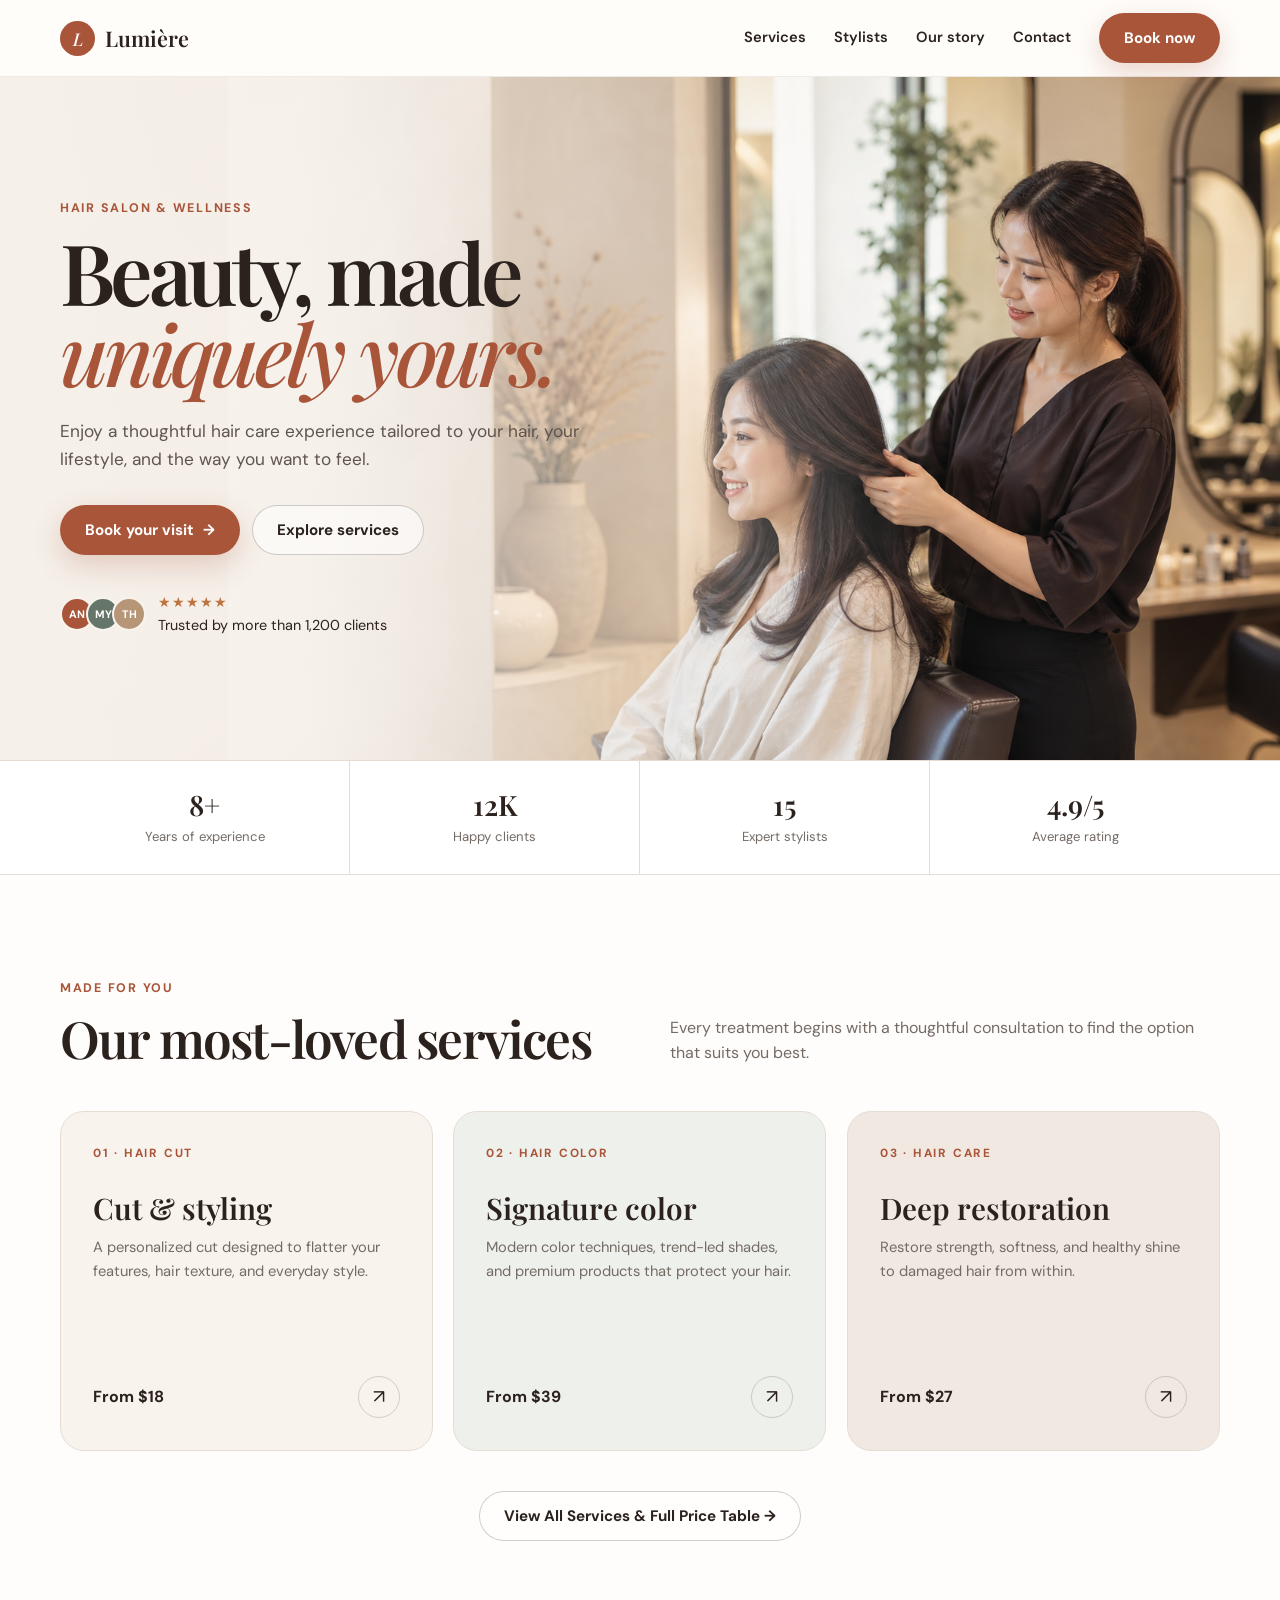
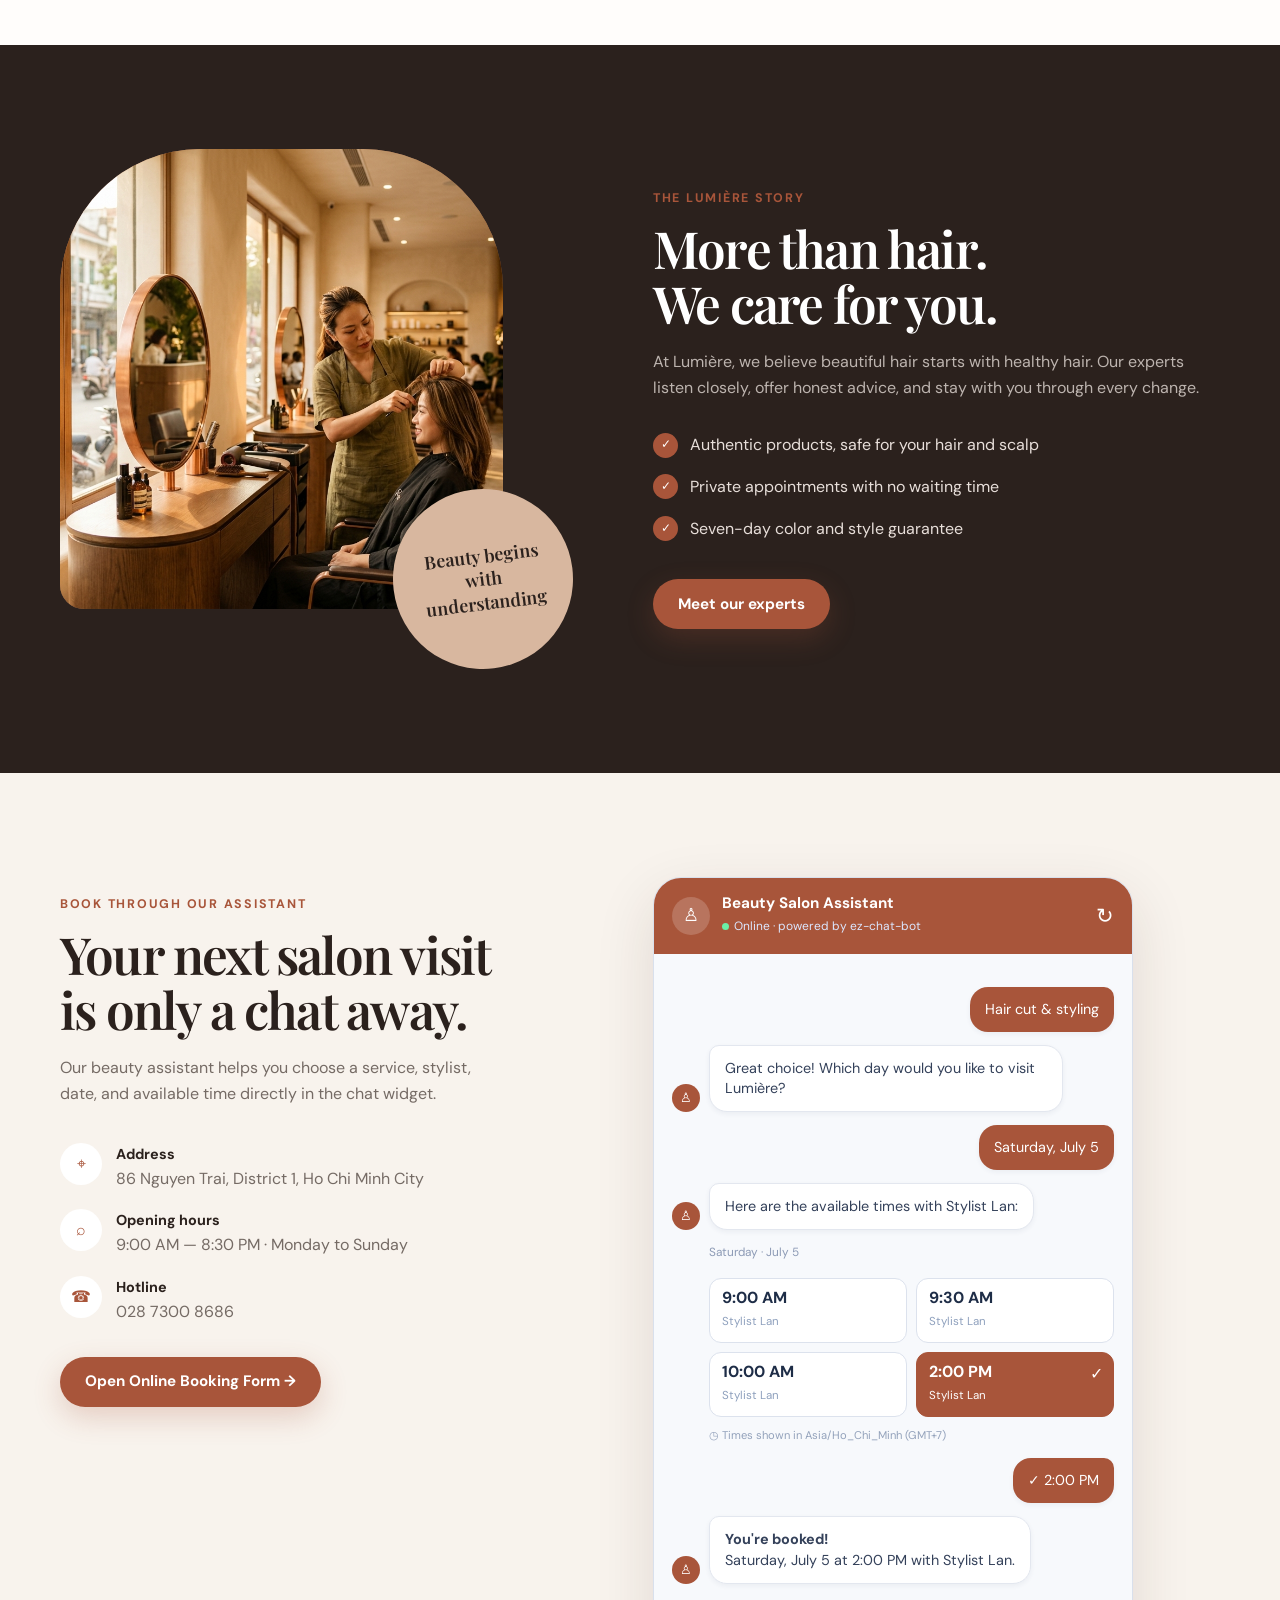
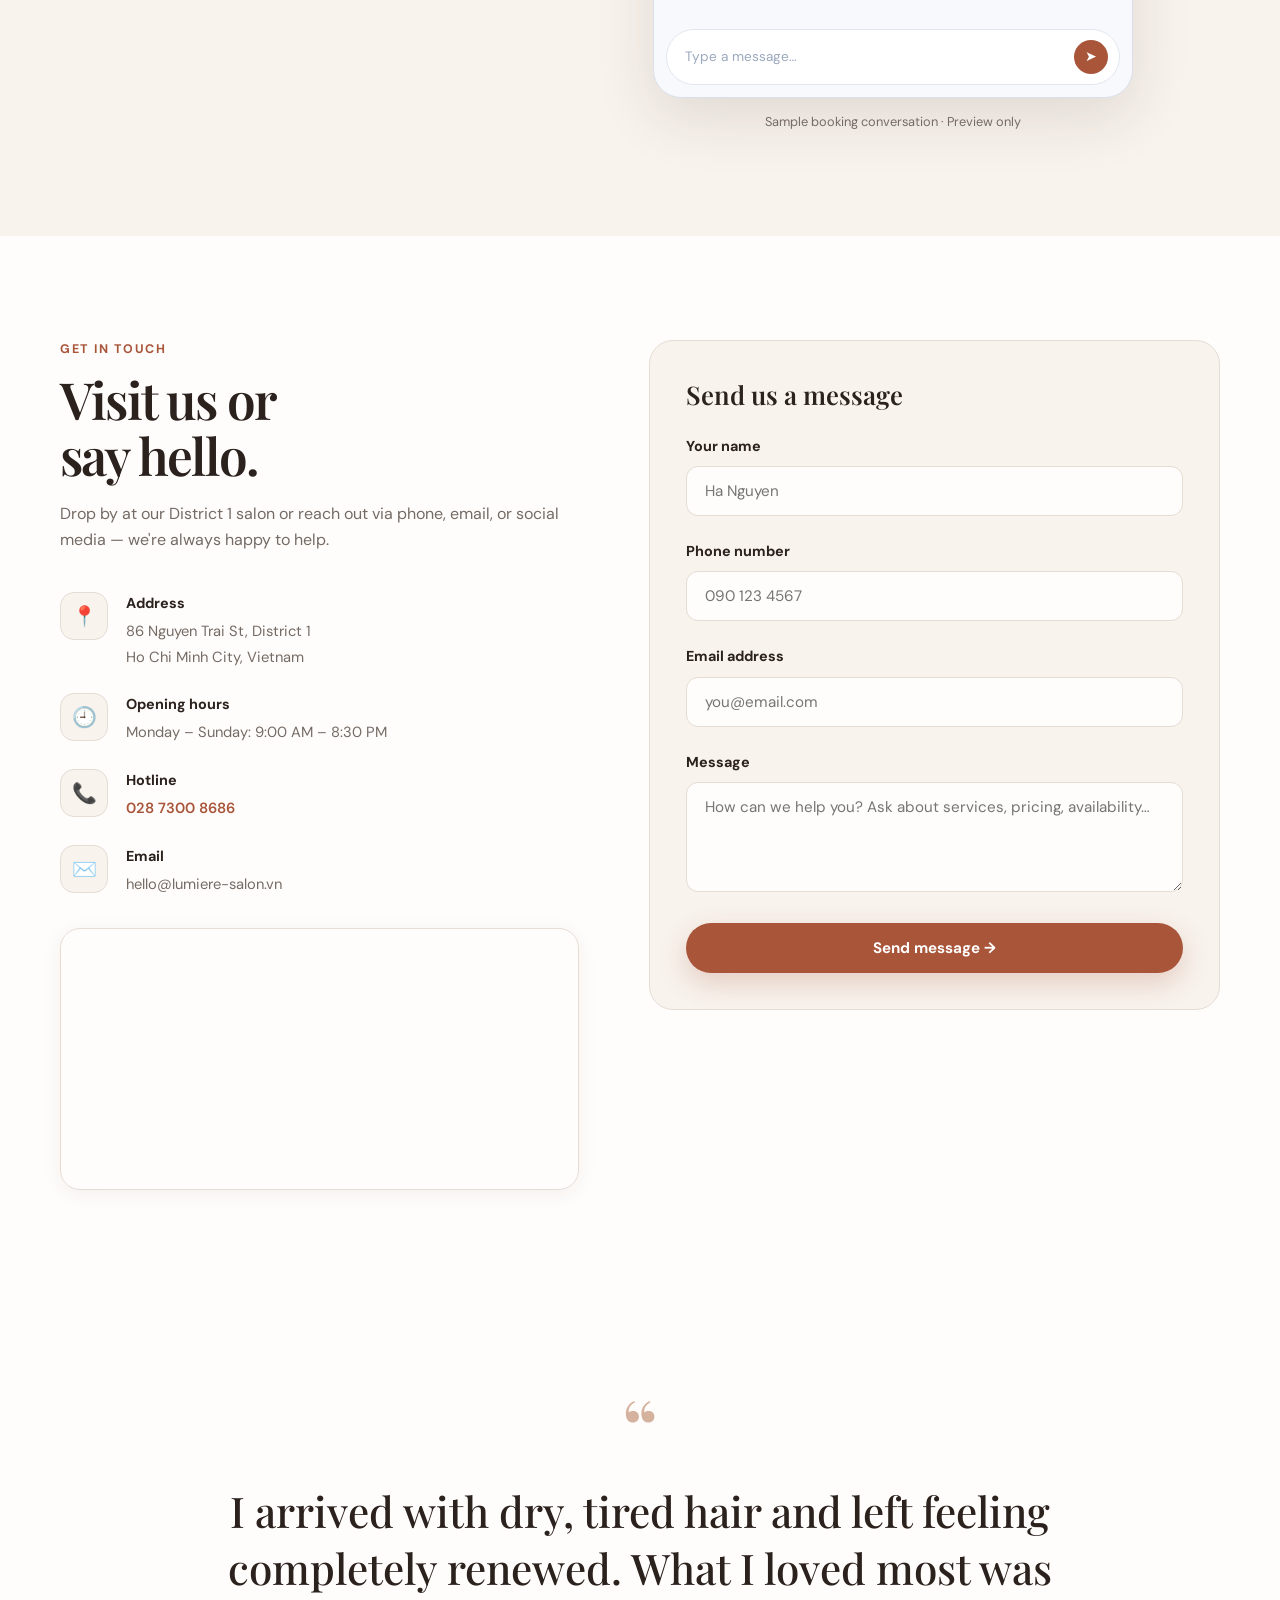
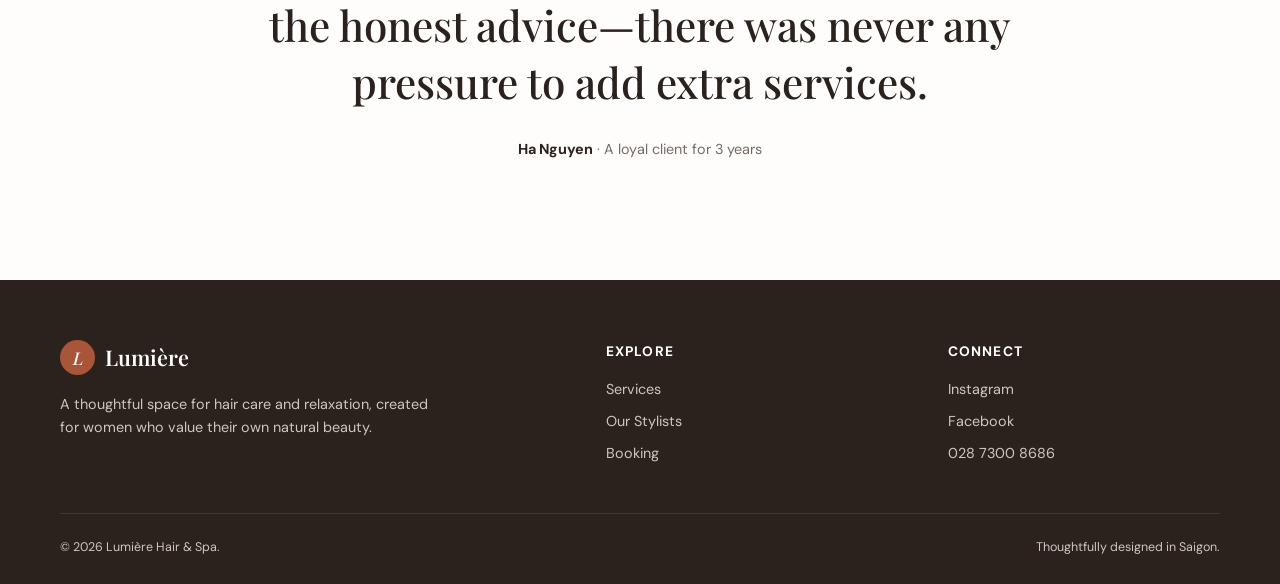
==== commit 90742b22: "perf+content: fix scroll jank, add real story photo, add standalone contact section with map and for" ====
--- a/index.html
+++ b/index.html
@@ -48,6 +48,8 @@
           alt="A Lumière stylist caring for a client's hair"
           width="1792"
           height="921"
+          loading="eager"
+          decoding="async"
         />
         <div class="hero-content container">
           <div class="hero-copy">
@@ -156,7 +158,14 @@
       <section class="section about" id="story">
         <div class="about-grid container">
           <div class="about-visual" aria-hidden="true">
-            <div class="about-photo"></div>
+            <div class="about-photo">
+              <img
+                src="assets/salon-story.jpg"
+                alt="Lumière stylist at work in the salon"
+                loading="lazy"
+                decoding="async"
+              />
+            </div>
             <div class="about-badge">Beauty begins with understanding</div>
           </div>
           <div>
@@ -293,6 +302,94 @@
         </div>
       </section>
 
+      <!-- Standalone Contact Section -->
+      <section class="contact-section" id="contact">
+        <div class="container">
+          <div class="contact-section-grid">
+            <!-- Left: contact info + map -->
+            <div>
+              <p class="eyebrow">Get in touch</p>
+              <h2 class="section-title">Visit us or<br/>say hello.</h2>
+              <p class="section-copy" style="margin-bottom: 40px;">
+                Drop by at our District 1 salon or reach out via phone, email, or social media — we're always happy to help.
+              </p>
+              <div class="contact-info-block">
+                <div class="contact-info-item">
+                  <span class="contact-info-icon" aria-hidden="true">📍</span>
+                  <div class="contact-info-text">
+                    <strong>Address</strong>
+                    <span>86 Nguyen Trai St, District 1<br/>Ho Chi Minh City, Vietnam</span>
+                  </div>
+                </div>
+                <div class="contact-info-item">
+                  <span class="contact-info-icon" aria-hidden="true">🕘</span>
+                  <div class="contact-info-text">
+                    <strong>Opening hours</strong>
+                    <span>Monday – Sunday: 9:00 AM – 8:30 PM</span>
+                  </div>
+                </div>
+                <div class="contact-info-item">
+                  <span class="contact-info-icon" aria-hidden="true">📞</span>
+                  <div class="contact-info-text">
+                    <strong>Hotline</strong>
+                    <span><a href="tel:02873008686" style="color:var(--clay);font-weight:600;">028 7300 8686</a></span>
+                  </div>
+                </div>
+                <div class="contact-info-item">
+                  <span class="contact-info-icon" aria-hidden="true">✉️</span>
+                  <div class="contact-info-text">
+                    <strong>Email</strong>
+                    <span>hello@lumiere-salon.vn</span>
+                  </div>
+                </div>
+              </div>
+              <div class="map-embed">
+                <iframe
+                  src="https://www.google.com/maps/embed?pb=!1m18!1m12!1m3!1d3919.540792792516!2d106.68182!3d10.759!2m3!1f0!2f0!3f0!3m2!1i1024!2i768!4f13.1!3m3!1m2!1s0x31752f3f7d73b6ab%3A0x742c4dfe6cdc3c11!2s86%20Nguy%E1%BB%85n%20Tr%C3%A3i%2C%20Ph%C6%B0%E1%BB%9Dng%2010%2C%20Qu%E1%BA%ADn%205%2C%20Th%C3%A0nh%20ph%E1%BB%91%20H%E1%BB%93%20Ch%C3%AD%20Minh!5e0!3m2!1svi!2svn!4v1693000000000"
+                  loading="lazy"
+                  allowfullscreen
+                  referrerpolicy="no-referrer-when-downgrade"
+                  title="Lumière Hair & Spa location on Google Maps"
+                ></iframe>
+              </div>
+            </div>
+
+            <!-- Right: contact form -->
+            <div class="contact-form-card">
+              <h3>Send us a message</h3>
+              <form id="contact-form" onsubmit="handleContactSubmit(event)">
+                <div class="form-group">
+                  <label class="form-label" for="contact-name">Your name</label>
+                  <input class="form-input" id="contact-name" type="text" placeholder="Ha Nguyen" required />
+                </div>
+                <div class="form-group">
+                  <label class="form-label" for="contact-phone">Phone number</label>
+                  <input class="form-input" id="contact-phone" type="tel" placeholder="090 123 4567" />
+                </div>
+                <div class="form-group">
+                  <label class="form-label" for="contact-email">Email address</label>
+                  <input class="form-input" id="contact-email" type="email" placeholder="you@email.com" required />
+                </div>
+                <div class="form-group">
+                  <label class="form-label" for="contact-msg">Message</label>
+                  <textarea
+                    class="form-textarea"
+                    id="contact-msg"
+                    rows="4"
+                    placeholder="How can we help you? Ask about services, pricing, availability…"
+                    required
+                  ></textarea>
+                </div>
+                <button class="btn btn-primary" type="submit" style="width:100%;">
+                  Send message →
+                </button>
+                <p id="contact-sent" style="display:none; margin-top:16px; color:#2b824c; font-weight:600; text-align:center;">✓ Message sent! We'll get back to you within 24 hours.</p>
+              </form>
+            </div>
+          </div>
+        </div>
+      </section>
+
       <section class="section testimonial">
         <div class="container">
           <div class="quote-mark" aria-hidden="true">“</div>
@@ -342,12 +439,23 @@
       </div>
     </footer>
 
+    <script>
+      function handleContactSubmit(e) {
+        e.preventDefault();
+        var form = e.target;
+        var sent = document.getElementById('contact-sent');
+        if (sent) { sent.style.display = 'block'; }
+        form.reset();
+        setTimeout(function() { if (sent) sent.style.display = 'none'; }, 6000);
+      }
+    </script>
+
     <!-- Mini SPA Router: seamlessly handles subpage navigation without refreshing or resetting the chat widget -->
     <script src="assets/router.js"></script>
 
     <!-- ez-chat-widget script: loaded ONCE here, remains active across all subpages -->
     <script
-      src="https://widget.intern2026.zodinet.tech/ez-chat-widget.js"
+      src="https://widget.intern2026.zodinet.tech/ez-chat-widget.js?v=20260819"
       data-site-id="ddbc694b-9205-4153-8e6e-43329101c506"
     ></script>
   </body>
--- a/assets/styles.css
+++ b/assets/styles.css
@@ -15,7 +15,7 @@
   box-sizing: border-box;
 }
 html {
-  scroll-behavior: smooth;
+  /* smooth scroll removed: causes jank on mobile/Vercel; router handles scrolling */
 }
 body {
   margin: 0;
@@ -120,8 +120,11 @@
   top: 0;
   width: 100%;
   border-bottom: 1px solid rgba(74, 53, 42, 0.09);
-  background: rgba(255, 253, 251, 0.92);
-  backdrop-filter: blur(16px);
+  background: rgba(255, 253, 251, 0.94);
+  backdrop-filter: blur(10px);
+  -webkit-backdrop-filter: blur(10px);
+  will-change: transform;
+  contain: layout style;
 }
 .nav {
   display: flex;
@@ -317,9 +320,11 @@
   border-radius: 24px;
   overflow: hidden;
   background: var(--cream);
-  transition: 0.25s ease;
+  transition: transform 0.22s ease, box-shadow 0.22s ease, border-color 0.22s ease;
   display: flex;
   flex-direction: column;
+  will-change: transform;
+  contain: layout;
 }
 .service-card:hover {
   transform: translateY(-5px);
@@ -394,16 +399,15 @@
   position: absolute;
   inset: 0 70px 60px 0;
   border-radius: 140px 140px 24px 24px;
+  overflow: hidden;
   background: linear-gradient(145deg, #b97b58, #6a4b3b);
 }
-.about-photo::before {
-  content: "L";
-  position: absolute;
-  inset: 0;
-  display: grid;
-  place-items: center;
-  color: rgba(255, 255, 255, 0.18);
-  font: italic 500 15rem "Playfair Display", serif;
+.about-photo img {
+  width: 100%;
+  height: 100%;
+  object-fit: cover;
+  object-position: center top;
+  display: block;
 }
 .about-badge {
   position: absolute;
@@ -945,9 +949,11 @@
   border-radius: 20px;
   overflow: hidden;
   box-shadow: var(--shadow-sm);
-  transition: transform 0.25s ease, box-shadow 0.25s ease;
+  transition: transform 0.25s ease, box-shadow 0.25s ease, border-color 0.25s ease;
   display: flex;
   flex-direction: column;
+  will-change: transform;
+  contain: layout;
 }
 .stylist-card:hover {
   transform: translateY(-6px);
@@ -1191,6 +1197,81 @@
   opacity: 0;
 }
 
+/* ============================================================
+   CONTACT SECTION (standalone)
+   ============================================================ */
+.contact-section {
+  background: var(--white);
+  padding: 104px 0;
+}
+.contact-section-grid {
+  display: grid;
+  grid-template-columns: 1fr 1.1fr;
+  gap: 70px;
+  align-items: start;
+}
+.contact-form-card {
+  background: var(--cream);
+  border: 1px solid var(--line);
+  border-radius: 24px;
+  padding: 36px;
+}
+.contact-form-card h3 {
+  font: 600 1.6rem "Playfair Display", serif;
+  margin: 0 0 24px;
+}
+.contact-info-block {
+  display: grid;
+  gap: 24px;
+}
+.contact-info-item {
+  display: flex;
+  gap: 18px;
+  align-items: flex-start;
+}
+.contact-info-icon {
+  flex: 0 0 auto;
+  width: 48px;
+  height: 48px;
+  border-radius: 14px;
+  background: var(--cream);
+  border: 1px solid var(--line);
+  display: grid;
+  place-items: center;
+  font-size: 1.25rem;
+}
+.contact-info-text strong {
+  display: block;
+  font-size: 0.9rem;
+  font-weight: 700;
+  margin-bottom: 3px;
+  color: var(--ink);
+}
+.contact-info-text span {
+  color: var(--muted);
+  font-size: 0.92rem;
+  line-height: 1.5;
+}
+.map-embed {
+  margin-top: 32px;
+  border-radius: 20px;
+  overflow: hidden;
+  border: 1px solid var(--line);
+  box-shadow: var(--shadow-sm);
+}
+.map-embed iframe {
+  display: block;
+  width: 100%;
+  height: 260px;
+  border: 0;
+}
+@media (max-width: 900px) {
+  .contact-section-grid {
+    grid-template-columns: 1fr;
+    gap: 48px;
+  }
+}
+
 /* Responsive */
 @media (max-width: 900px) {
   .nav-links {
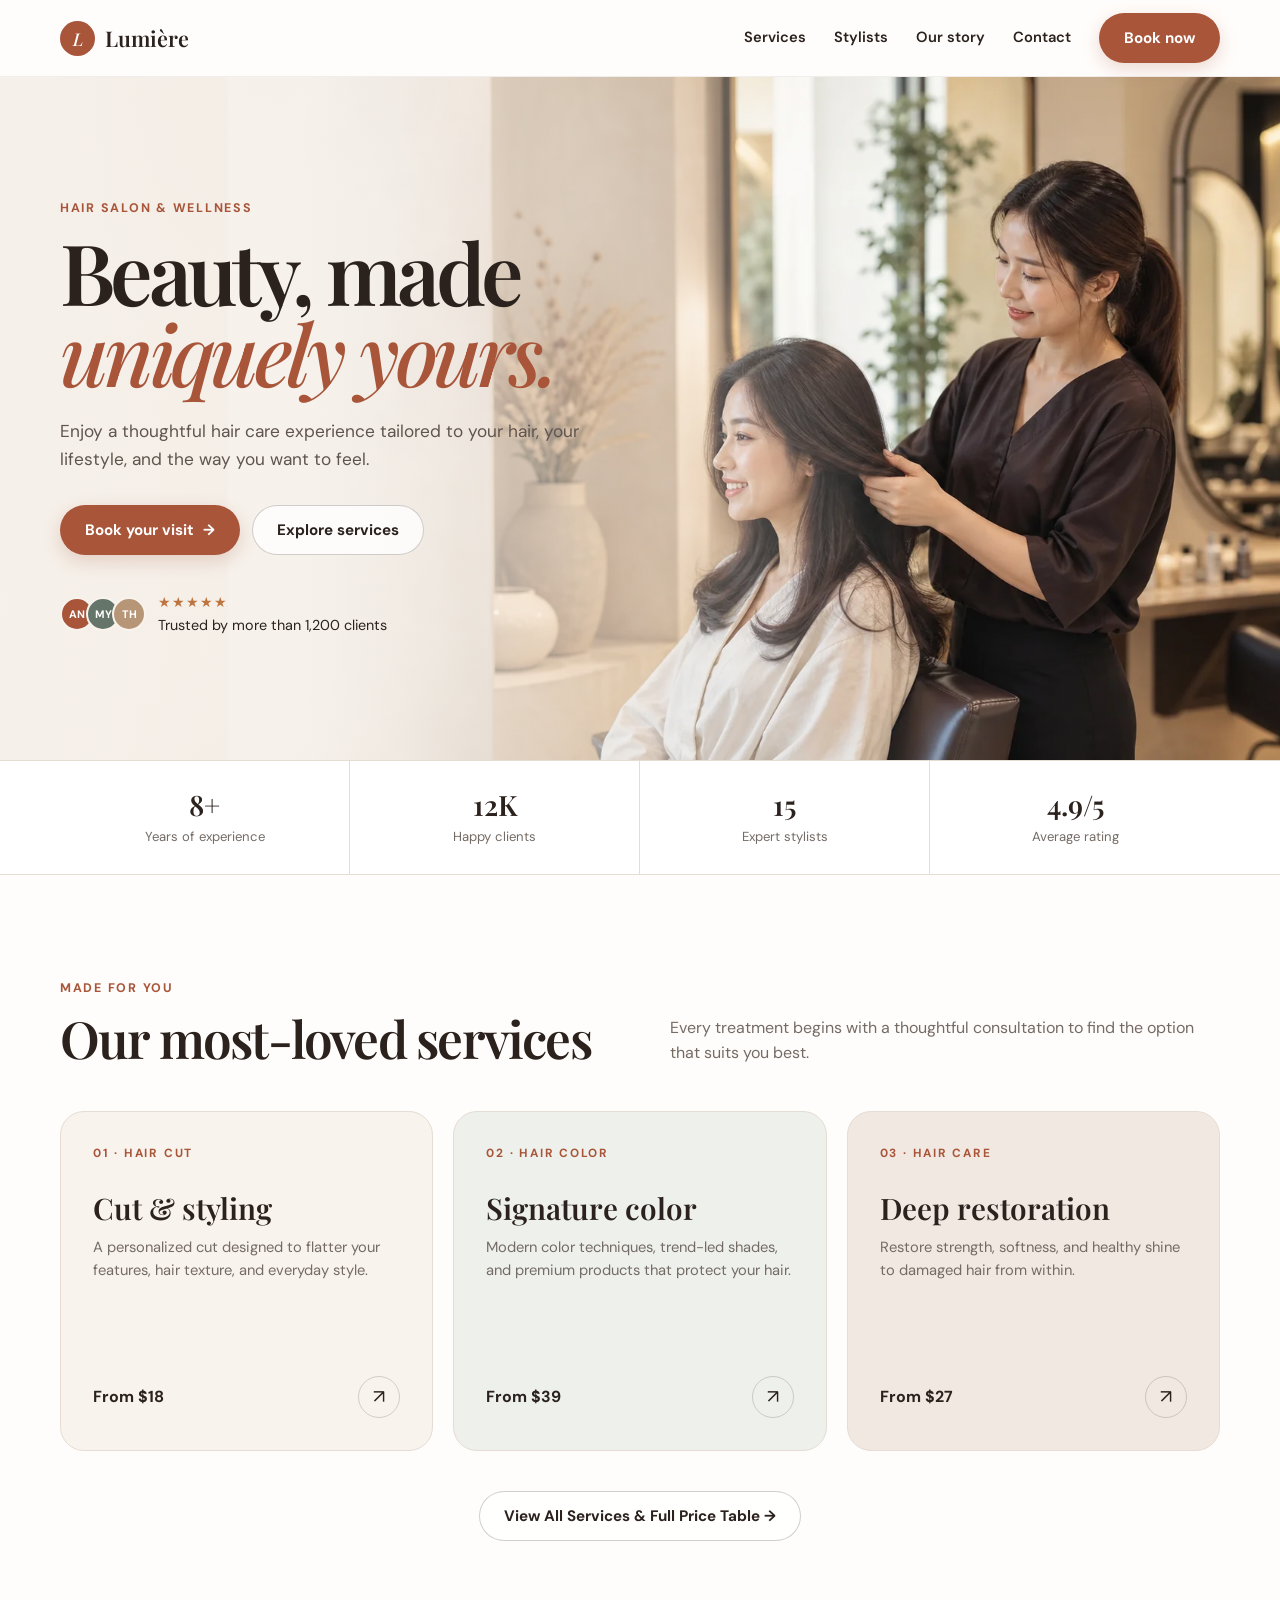
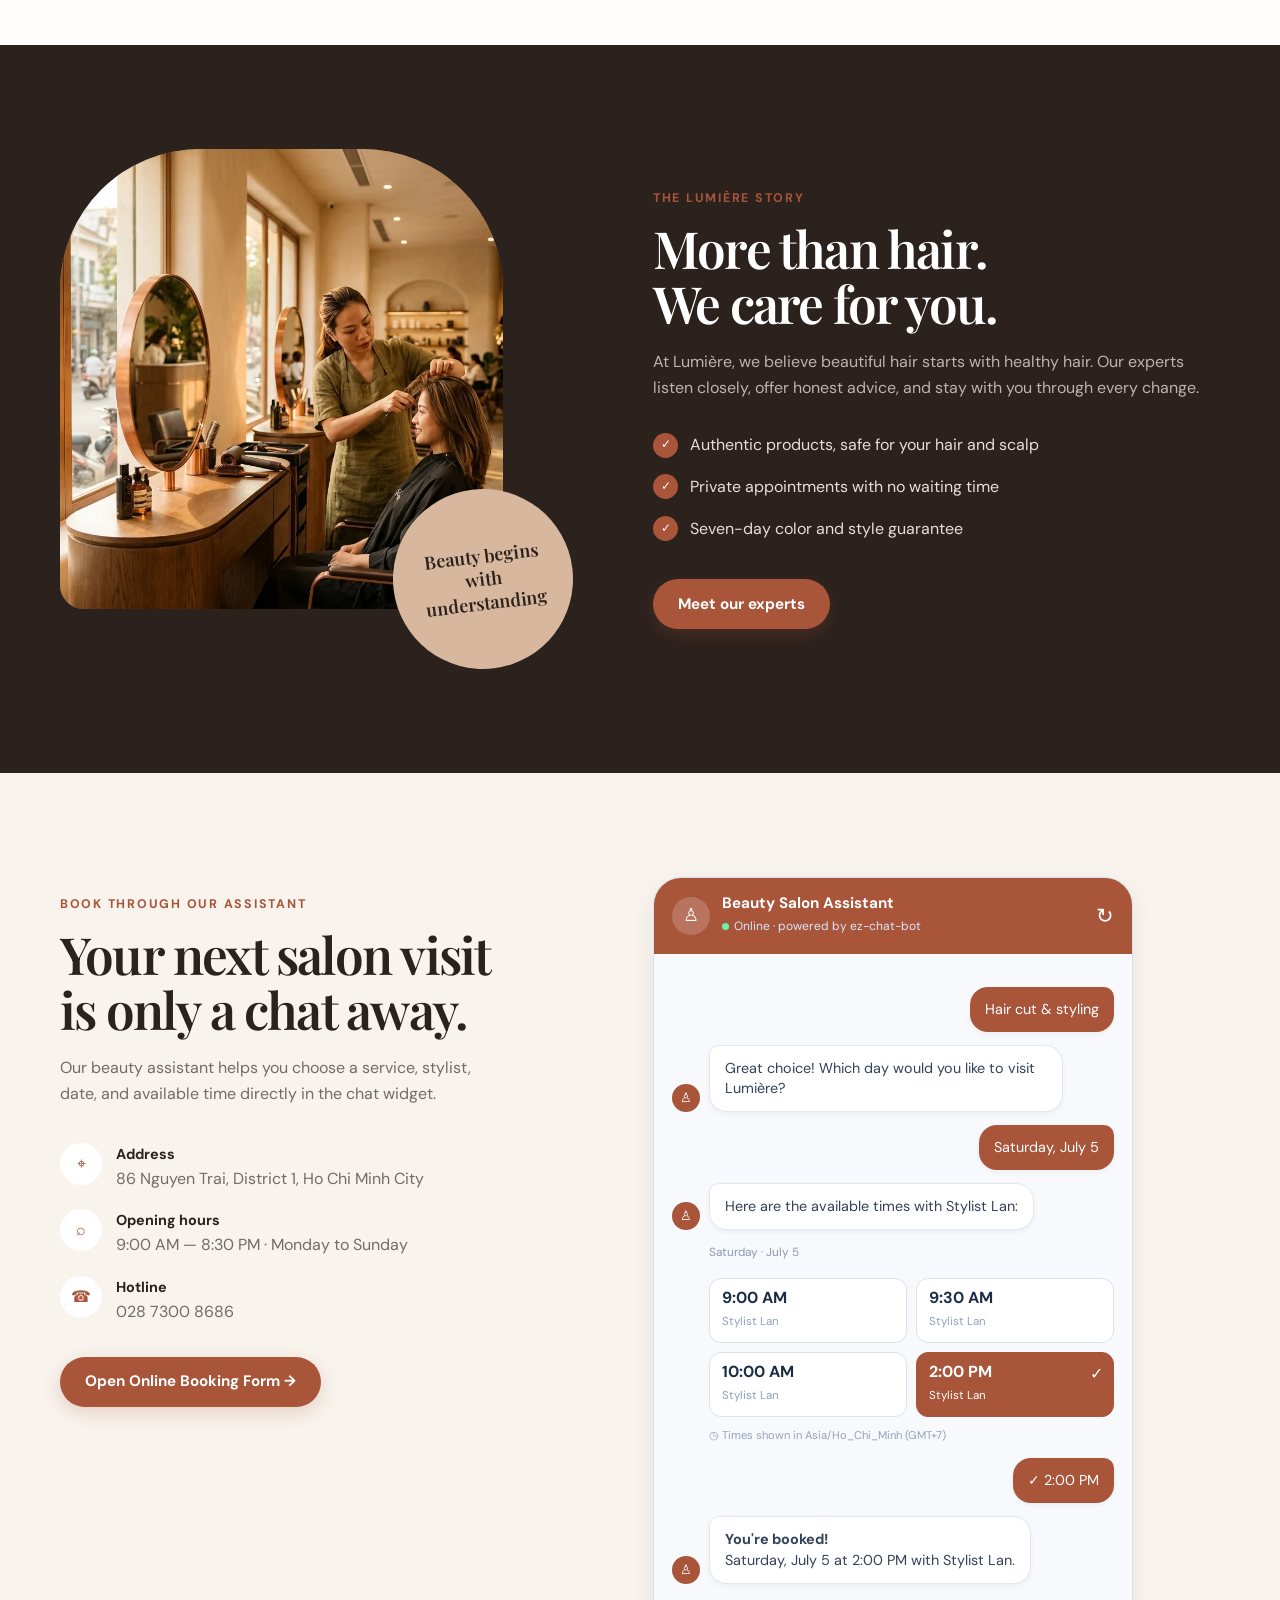
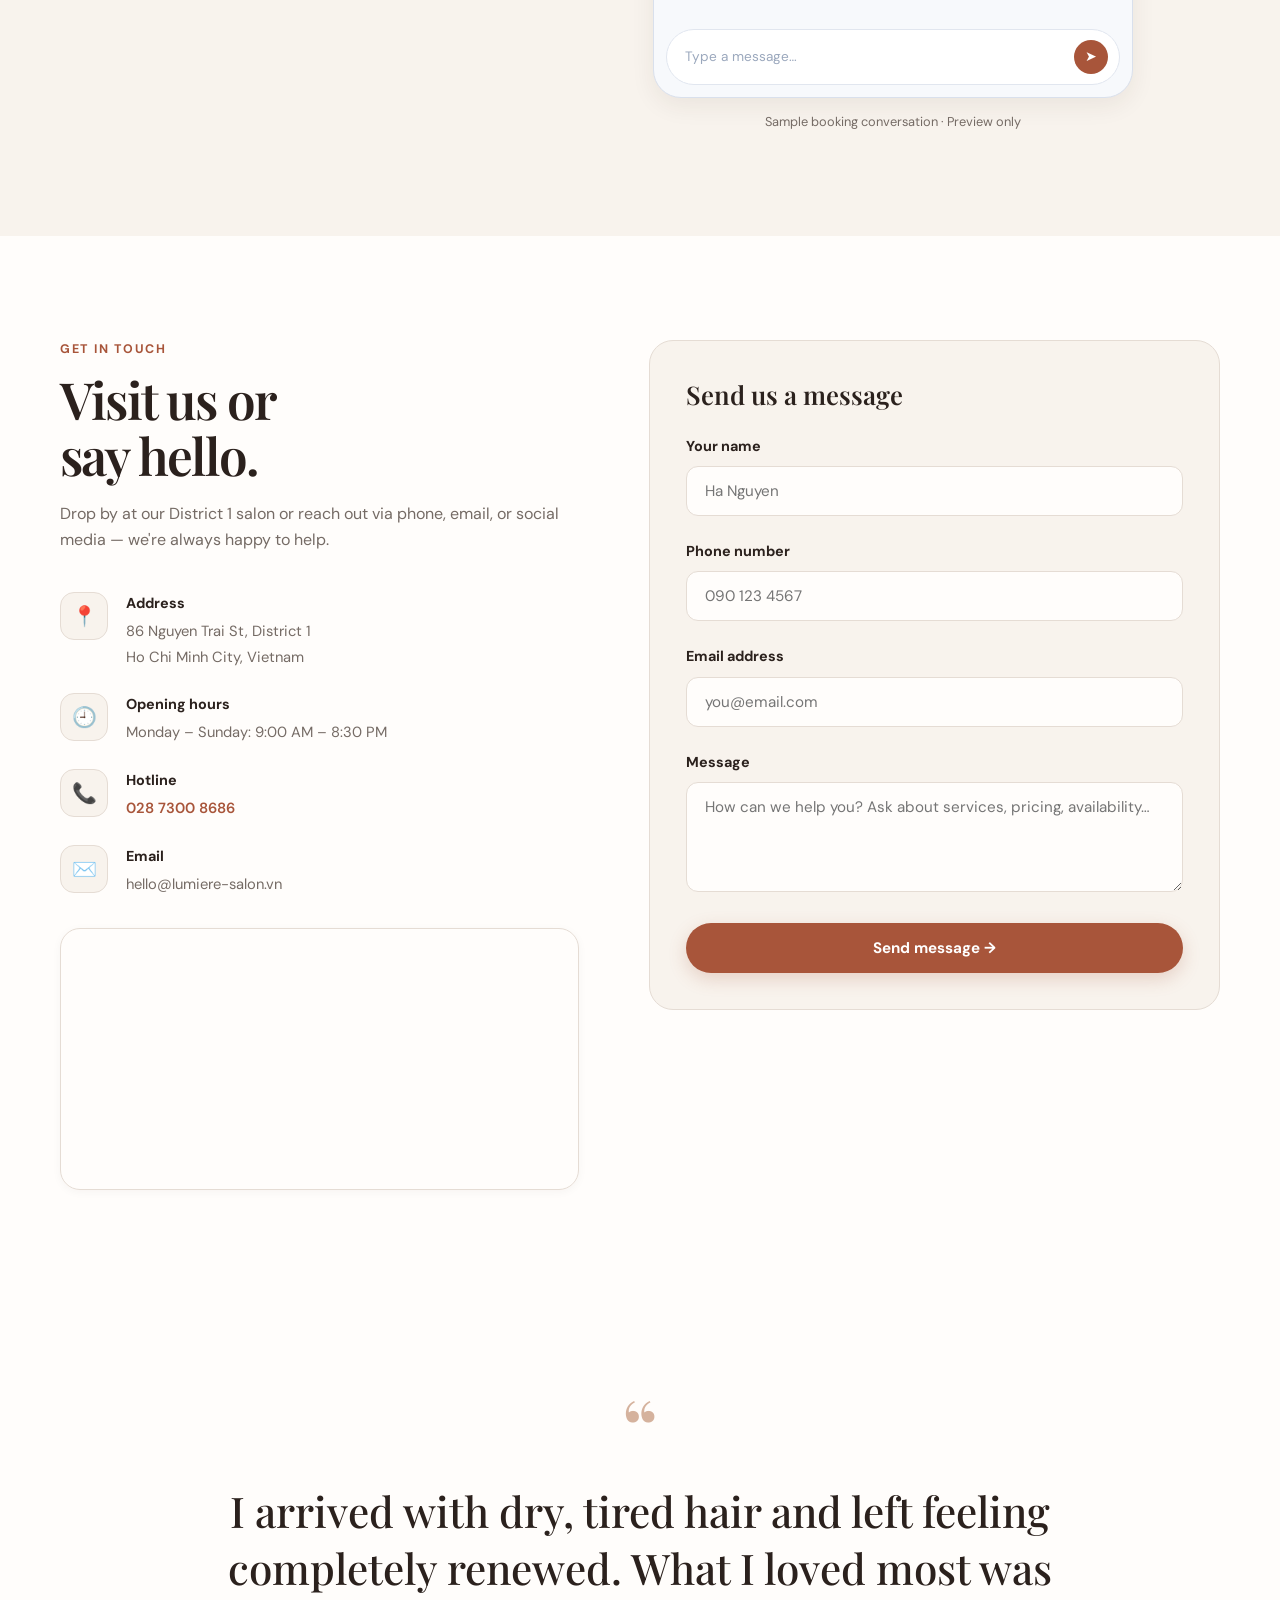
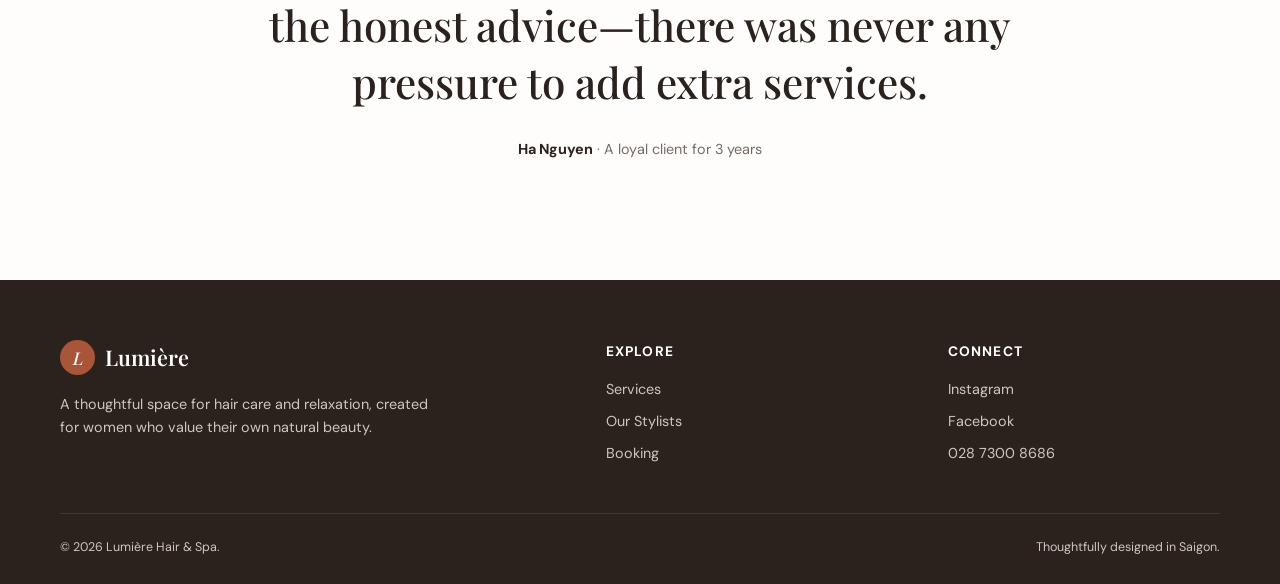
==== commit 906c4041: "perf: replace backdrop-filter with solid header, optimize image assets to WebP (69KB), reduce shadow" ====
--- a/index.html
+++ b/index.html
@@ -42,15 +42,18 @@
 
     <main id="app-main">
       <section class="hero">
-        <img
-          class="hero-image"
-          src="assets/salon-hero.png"
-          alt="A Lumière stylist caring for a client's hair"
-          width="1792"
-          height="921"
-          loading="eager"
-          decoding="async"
-        />
+        <picture>
+          <source srcset="assets/salon-hero.webp" type="image/webp" />
+          <img
+            class="hero-image"
+            src="assets/salon-hero.jpg"
+            alt="A Lumière stylist caring for a client's hair"
+            width="1792"
+            height="921"
+            loading="eager"
+            decoding="async"
+          />
+        </picture>
         <div class="hero-content container">
           <div class="hero-copy">
             <p class="eyebrow">Hair salon &amp; wellness</p>
@@ -159,12 +162,15 @@
         <div class="about-grid container">
           <div class="about-visual" aria-hidden="true">
             <div class="about-photo">
-              <img
-                src="assets/salon-story.jpg"
-                alt="Lumière stylist at work in the salon"
-                loading="lazy"
-                decoding="async"
-              />
+              <picture>
+                <source srcset="assets/salon-story.webp" type="image/webp" />
+                <img
+                  src="assets/salon-story.jpg"
+                  alt="Lumière stylist at work in the salon"
+                  loading="lazy"
+                  decoding="async"
+                />
+              </picture>
             </div>
             <div class="about-badge">Beauty begins with understanding</div>
           </div>
--- a/assets/styles.css
+++ b/assets/styles.css
@@ -7,15 +7,16 @@
   --clay-dark: #87422e;
   --sage: #65756a;
   --line: #e5dcd4;
-  --shadow: 0 20px 60px rgba(55, 36, 27, 0.12);
-  --shadow-sm: 0 4px 20px rgba(55, 36, 27, 0.06);
+  --shadow: 0 8px 24px rgba(55, 36, 27, 0.07);
+  --shadow-sm: 0 2px 10px rgba(55, 36, 27, 0.04);
 }
 
 * {
   box-sizing: border-box;
 }
 html {
-  /* smooth scroll removed: causes jank on mobile/Vercel; router handles scrolling */
+  -webkit-font-smoothing: antialiased;
+  -moz-osx-font-smoothing: grayscale;
 }
 body {
   margin: 0;
@@ -94,14 +95,14 @@
 .btn-primary {
   color: white !important;
   background: var(--clay);
-  box-shadow: 0 10px 28px rgba(168, 85, 58, 0.24);
+  box-shadow: 0 6px 18px rgba(168, 85, 58, 0.22);
 }
 .btn-primary:hover {
   background: var(--clay-dark);
 }
 .btn-outline {
   border-color: rgba(43, 33, 29, 0.22);
-  background: rgba(255, 255, 255, 0.55);
+  background: rgba(255, 255, 255, 0.8);
 }
 .btn-outline:hover {
   border-color: var(--ink);
@@ -113,18 +114,14 @@
   font-size: 0.85rem;
 }
 
-/* Header & Nav */
+/* Header & Nav - Pure solid background without expensive backdrop blur */
 header {
   position: fixed;
   z-index: 20;
   top: 0;
   width: 100%;
-  border-bottom: 1px solid rgba(74, 53, 42, 0.09);
-  background: rgba(255, 253, 251, 0.94);
-  backdrop-filter: blur(10px);
-  -webkit-backdrop-filter: blur(10px);
-  will-change: transform;
-  contain: layout style;
+  border-bottom: 1px solid rgba(74, 53, 42, 0.08);
+  background: var(--white);
 }
 .nav {
   display: flex;
@@ -320,14 +317,12 @@
   border-radius: 24px;
   overflow: hidden;
   background: var(--cream);
-  transition: transform 0.22s ease, box-shadow 0.22s ease, border-color 0.22s ease;
+  transition: transform 0.2s ease, box-shadow 0.2s ease, border-color 0.2s ease;
   display: flex;
   flex-direction: column;
-  will-change: transform;
-  contain: layout;
 }
 .service-card:hover {
-  transform: translateY(-5px);
+  transform: translateY(-4px);
   border-color: #d8c6b9;
   box-shadow: var(--shadow);
 }
@@ -949,14 +944,12 @@
   border-radius: 20px;
   overflow: hidden;
   box-shadow: var(--shadow-sm);
-  transition: transform 0.25s ease, box-shadow 0.25s ease, border-color 0.25s ease;
+  transition: transform 0.2s ease, box-shadow 0.2s ease, border-color 0.2s ease;
   display: flex;
   flex-direction: column;
-  will-change: transform;
-  contain: layout;
 }
 .stylist-card:hover {
-  transform: translateY(-6px);
+  transform: translateY(-4px);
   box-shadow: var(--shadow);
   border-color: #d8c6b9;
 }
